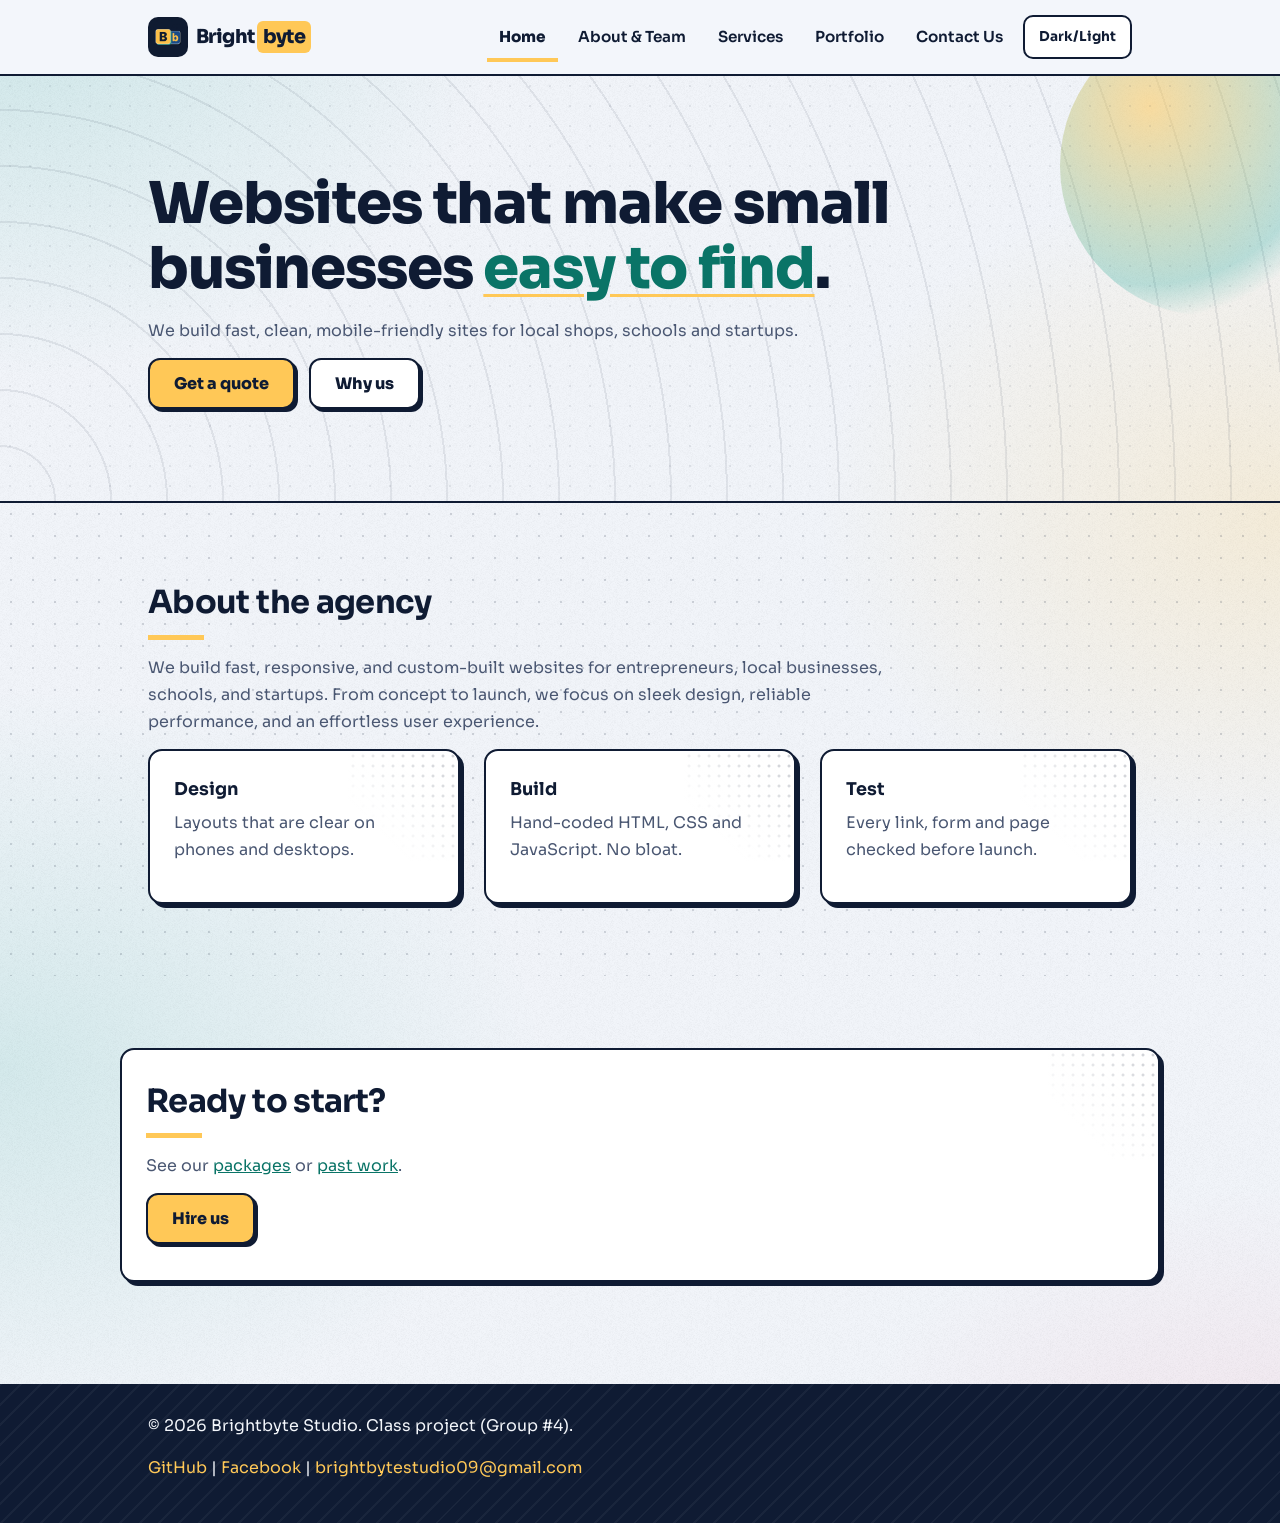
==== index.html @ 6b6ff631 "Add files via upload" ====
<!DOCTYPE html>
<html lang="en">

<head>
  <meta charset="UTF-8">
  <meta name="viewport" content="width=device-width, initial-scale=1">
  <title>Home | Brightbyte Studio</title>

  <!-- Google font -->
  <link rel="stylesheet" href="https://fonts.googleapis.com/css2?family=Sora:wght@400;700;800&display=swap">

  <!-- Our stylesheet -->
  <link rel="icon" href="imagess/logo.png">
  <script>document.documentElement.dataset.theme = localStorage.getItem('theme') || 'light';</script>
  <link rel="stylesheet" href="style.css">
</head>

<body id="top">

  <!-- ===== HEADER + NAVIGATION (same on every page) ===== -->
  <header>
    <nav>
      <a class="logo" href="index.html">
        <img class="logo-img" src="imagess/logo.png" alt="Brightbyte logo">
        Bright<span>byte</span>
      </a>

      <button id="menu" aria-label="Menu">Menu</button>

      <!-- "active" marks the current page. Move it when copying this nav to another page -->
      <a class="link active" href="index.html">Home</a>
      <a class="link" href="team.html">About &amp; Team</a>
      <a class="link" href="services.html">Services</a>
      <a class="link" href="portfolio.html">Portfolio</a>
      <a class="link" href="contact.html">Contact Us</a>

      <button id="theme" aria-label="Toggle dark mode">Dark/Light</button>
    </nav>
  </header>


  <main>

    <!-- ===== HERO: main banner ===== -->
    <section class="hero">
      <div class="wrap">
        <h1>Websites that make small businesses <em>easy to find</em>.</h1>

        <p>We build fast, clean, mobile-friendly sites for local shops, schools and startups.</p>

        <a class="btn" href="contact.html">Get a quote</a>
        <a class="btn alt" href="#about">Why us</a>   <!-- jumps down to the About section -->
      </div>
    </section>


    <!-- ===== ABOUT THE AGENCY ===== -->
    <section id="about">
      <div class="wrap">
        <h2>About the agency</h2>

      <p>We build fast, responsive, and custom-built websites for entrepreneurs, local businesses, schools, and startups. From concept to launch, we focus on sleek design, reliable performance, and an effortless user experience.</p>

        <div class="grid">
          <div class="card">
            <h3>Design</h3>
            <p>Layouts that are clear on phones and desktops.</p>
          </div>

          <div class="card">
            <h3>Build</h3>
            <p>Hand-coded HTML, CSS and JavaScript. No bloat.</p>
          </div>

          <div class="card">
            <h3>Test</h3>
            <p>Every link, form and page checked before launch.</p>
          </div>
        </div>
      </div>
    </section>


    <!-- ===== CALL TO ACTION ===== -->
    <section id="cta">
      <div class="wrap card">
        <h2>Ready to start?</h2>

        <p>See our <a href="services.html#packages">packages</a> or <a href="portfolio.html">past work</a>.</p>

        <a class="btn" href="contact.html">Hire us</a>
      </div>
    </section>

  </main>


  <!-- ===== FOOTER (same on every page) ===== -->
  <footer>
    <div class="wrap">
      <p style="color:inherit">&copy; 2026 Brightbyte Studio. Class project (Group #4).</p>

      <!-- target="_blank" opens the link in a new tab -->
      <p style="color:inherit">
         <a href="https://github.com/BrightByteStudios-Personal?tab=repositories" target="_blank" rel="noopener">GitHub</a>
       |
        <a href="https://www.facebook.com/share/1DMAE9hGEW/" target="_blank" rel="noopener">Facebook</a> |
        <a href="mailto:brightbytestudio09@gmail.com">brightbytestudio09@gmail.com</a> 
      </p>
    </div>
  </footer>

  <script src="script.js"></script>
</body>

</html>
---- style.css ----
/* ==========================================================
   BRIGHTBYTE STUDIO - MAIN STYLESHEET
   Written mobile-first: base styles are for phones, and the
   "Tablet and desktop" section at the bottom adds the wider layout.
   ========================================================== */


/* ----------------------------------------------------------
   COLORS AND THEME
   Change a color here and it updates on every page.
   ---------------------------------------------------------- */
:root {
  --bg: #f3f6fb;      /* page background */
  --card: #ffffff;    /* card and input background */
  --ink: #0f1b33;     /* main text and outlines */
  --muted: #4a5772;   /* softer paragraph text */
  --line: #0f1b33;    /* border color */
  --brand: #0e9f8e;   /* teal brand color */
  --link: #0a7467;    /* link text color */
  --pop: #ffc857;     /* yellow accent */
  --sh: #0f1b33;      /* offset shadow color */
  --r: 14px;          /* roundness of cards */
}

/* Dark mode: script.js sets data-theme="dark" on the page */
[data-theme=dark] {
  --bg: #0b1220;
  --card: #131d33;
  --ink: #eef2fa;
  --muted: #a3adc2;
  --line: #3a4a70;
  --link: #5ee0cf;
  --sh: #0e9f8e;
}


/* ----------------------------------------------------------
   RESET AND BASE STYLES
   ---------------------------------------------------------- */
* {
  box-sizing: border-box;   /* padding and border count inside the width */
  margin: 0;
  padding: 0;
}

html {
  scroll-behavior: smooth;          /* smooth jumps for anchor links */
  scroll-padding-top: 76px;         /* keeps headings clear of the sticky header */
  -webkit-text-size-adjust: 100%;   /* stops phones from resizing text */
}

body {
  font-family: 'Sora', system-ui, sans-serif;
  background: var(--bg);
  color: var(--ink);
  line-height: 1.7;
  overflow-x: hidden;               /* no sideways scrolling */
  padding-left: env(safe-area-inset-left);
  padding-right: env(safe-area-inset-right);
}

img {
  max-width: 100%;
}

a {
  color: var(--link);
}

/* Centers content and limits its width */
.wrap {
  max-width: 1040px;
  margin: 0 auto;
  padding: 0 18px;
}

section {
  padding: 44px 0;
}

h1 {
  font-size: clamp(2rem, 9vw, 3.6rem);   /* scales with screen width */
  line-height: 1.12;
  letter-spacing: -0.02em;               /* was -0.03em: slightly looser */
  font-weight: 800;
  margin-bottom: 16px;
}

h2 {
  font-size: clamp(1.4rem, 5vw, 2rem);
  letter-spacing: -0.02em;
  margin-bottom: 14px;
}

h3 {
  font-size: 1.1rem;
  margin-bottom: 4px;
}

p {
  max-width: 62ch;     /* keeps lines readable */
  margin-bottom: 14px;
  color: var(--muted);
}

code {
  background: var(--card);
  border: 1px solid var(--line);
  border-radius: 6px;
  padding: 0 5px;
}


/* ----------------------------------------------------------
   HEADER AND NAVIGATION (phone layout first)
   ---------------------------------------------------------- */
header {
  position: sticky;     /* stays at the top while scrolling */
  top: 0;
  z-index: 10;
  background: var(--bg);
  border-bottom: 2px solid var(--line);
}

nav {
  display: flex;
  align-items: center;
  flex-wrap: wrap;
  gap: 8px;
  max-width: 1040px;
  margin: auto;
  padding: 10px 18px;
}

/* Agency name (top left) */
.logo {
  font-weight: 800;
  font-size: 1.2rem;
  letter-spacing: -0.03em;
  color: var(--ink);
  text-decoration: none;
  margin-right: auto;
  order: 1;
  display: flex;
  align-items: center;
}

/* Logo picture next to the agency name */
.logo-img {
  width: 40px;
  height: 40px;
  border-radius: 10px;
  margin-right: 8px;   /* space between the picture and the name */
}

.logo span {
  background: var(--pop);
  color: #0f1b33;
  padding: 0 6px;
  border-radius: 6px;
  margin-left: 2px;
}

/* Menu button (phones) */
#menu {
  order: 2;
  display: block;
}

/* Dark/Light button: lives inside the menu on phones */
#theme {
  order: 5;          /* after the page links */
  display: none;     /* hidden until Menu is opened */
  width: 100%;
}

nav.open #theme {
  display: block;    /* shows when the menu is open */
}

#theme,
#menu {
  min-height: 44px;     /* easy to tap */
  background: var(--card);
  border: 2px solid var(--line);
  border-radius: 10px;
  padding: 0 14px;
  cursor: pointer;
  color: var(--ink);
  font: inherit;
  font-size: 0.85rem;
  font-weight: 700;
}

/* Smooth change when hovering or pressing */
#menu,
#theme,
nav a.link {
  transition: background 0.15s, transform 0.15s;
}

/* Page links: hidden on phones until Menu is tapped */
nav a.link {
  display: none;
  order: 4;
  width: 100%;
  min-height: 50px;
  align-items: center;
  color: var(--ink);
  text-decoration: none;
  font-weight: 600;
  border-top: 1px solid var(--line);
  padding: 0 6px;
}

/* script.js adds the "open" class when Menu is tapped */
nav.open a.link {
  display: flex;
}

/* The page you are currently on: bold with a thin yellow bar on the left */
nav a.link.active {
  color: var(--ink);
  font-weight: 800;
  box-shadow: inset 4px 0 0 var(--pop);
  padding-left: 16px;
}

/* Quick soft flash while a link or button is pressed (works on touch) */
nav a.link:active {
  background: rgba(255, 200, 87, 0.22);
}

#menu:active,
#theme:active {
  background: var(--pop);
  color: #0f1b33;
}

/* HOVER HIGHLIGHT
   Only on devices that really have a mouse. This stops the
   highlight from getting "stuck" after a tap on a phone. */
@media (hover: hover) {

  /* Menu and Dark/Light buttons turn yellow and lift slightly */
  #menu:hover,
  #theme:hover {
    background: var(--pop);
    color: #0f1b33;
    transform: translateY(-2px);
  }

  /* Page links get a soft yellow tint */
  nav a.link:hover {
    background: rgba(255, 200, 87, 0.22);
  }
}


/* ----------------------------------------------------------
   BUTTONS
   ---------------------------------------------------------- */
.btn {
  display: flex;
  align-items: center;
  justify-content: center;
  width: 100%;          /* full width on phones */
  min-height: 50px;
  background: var(--pop);
  color: #0f1b33;
  border: 2px solid var(--line);
  border-radius: 12px;
  padding: 10px 24px;
  margin: 0 0 12px;
  font: inherit;
  font-weight: 800;
  text-decoration: none;
  cursor: pointer;
  box-shadow: 3px 3px 0 var(--sh);
  transition: transform 0.15s, box-shadow 0.15s;
}

/* Hover: button lifts up (mouse devices only) */
@media (hover: hover) {
  .btn:hover {
    transform: translate(-2px, -2px);
    box-shadow: 5px 5px 0 var(--sh);
  }
}

/* Tap or click: button presses down */
.btn:active {
  transform: translate(3px, 3px);
  box-shadow: 0 0 0 var(--sh);
}

/* White version of the button */
.btn.alt {
  background: var(--card);
  color: var(--ink);
}


/* ----------------------------------------------------------
   HERO (home page banner)
   ---------------------------------------------------------- */
.hero {
  position: relative;
  overflow: hidden;
  padding: 56px 0 44px;
  border-bottom: 2px solid var(--line);
}

/* Dotted background pattern (kept faint so it is easy on the eyes) */
.hero::before {
  content: "";
  position: absolute;
  inset: 0;
  background-image: radial-gradient(var(--line) 1px, transparent 1.5px);
  background-size: 20px 20px;
  opacity: 0.08;
}

.hero .wrap {
  position: relative;   /* keeps the text above the dots */
}

/* The highlighted words in the main heading */
.hero h1 em {
  font-style: normal;
  color: var(--link);
  text-decoration: underline solid var(--pop);
  text-underline-offset: 6px;
  text-decoration-thickness: 3px;
}


/* ----------------------------------------------------------
   CARDS, GRID AND TEAM PHOTOS
   ---------------------------------------------------------- */

/* Responsive grid: cards fit side by side when there is room */
.grid {
  display: grid;
  grid-template-columns: repeat(auto-fit, minmax(min(100%, 240px), 1fr));
  gap: 18px;
}

.card {
  background: var(--card);
  border: 2px solid var(--line);
  border-radius: var(--r);
  padding: 20px;
  box-shadow: 4px 4px 0 var(--sh);
}

/* Job title under a team member's name */
.role {
  color: var(--link);
  font-weight: 800;
  font-size: 0.9rem;
  margin-bottom: 6px;
}

/* Team photo circle. If the photo is missing, the initials show instead */
.avatar {
  width: 84px;
  height: 84px;
  border-radius: 50%;
  margin-bottom: 12px;
  background: var(--brand);
  color: #fff;
  border: 2px solid var(--line);
  display: grid;
  place-items: center;
  font-weight: 800;
  overflow: hidden;
  position: relative;
}

.avatar::after {
  content: attr(data-i);   /* shows the data-i text from the HTML */
}

.avatar img {
  position: absolute;
  inset: 0;
  width: 100%;
  height: 100%;
  object-fit: cover;
  z-index: 1;              /* photo covers the initials */
}

/* Jump links (anchor buttons) at the top of a page */
.jump {
  display: flex;
  gap: 10px;
  flex-wrap: wrap;
  margin-bottom: 24px;
}

.jump a {
  display: inline-flex;
  align-items: center;
  min-height: 44px;
  border: 2px solid var(--line);
  border-radius: 999px;
  padding: 0 16px;
  background: var(--card);
  color: var(--ink);
  font-weight: 700;
  text-decoration: none;
}

.jump a:active {
  background: var(--pop);
  color: #0f1b33;
}

@media (hover: hover) {
  .jump a:hover {
    background: var(--pop);
    color: #0f1b33;
  }
}


/* ----------------------------------------------------------
   PRICING TABLE
   ---------------------------------------------------------- */

/* Lets the table scroll sideways on small screens */
.scroll {
  overflow-x: auto;
  border: 2px solid var(--line);
  border-radius: var(--r);
  box-shadow: 4px 4px 0 var(--sh);
}

table {
  width: 100%;
  min-width: 520px;
  border-collapse: collapse;
  background: var(--card);
}

th,
td {
  padding: 12px 14px;
  border-bottom: 1px solid var(--line);
  text-align: left;
  font-size: 0.92rem;
}

th {
  background: var(--ink);
  color: var(--bg);
}

/* Striped rows */
tbody tr:nth-child(even) td {
  background: rgba(14, 159, 142, 0.1);
}

caption {
  caption-side: bottom;
  text-align: left;
  padding: 10px 14px;
  color: var(--muted);
  font-size: 0.85rem;
}


/* ----------------------------------------------------------
   QUOTE FORM
   ---------------------------------------------------------- */
form {
  display: grid;
  gap: 18px;
  max-width: 620px;
}

label,
legend {
  display: block;
  font-weight: 700;
  margin-bottom: 6px;
}

fieldset {
  display: grid;
  gap: 8px;
  border: 2px solid var(--line);
  border-radius: var(--r);
  padding: 14px;
  background: var(--card);
}

/* Each checkbox or radio is a big tappable tile */
fieldset label {
  display: flex;
  align-items: center;
  gap: 10px;
  min-height: 48px;
  margin: 0;
  padding: 0 12px;
  font-weight: 500;
  border: 2px solid var(--line);
  border-radius: 10px;
  cursor: pointer;
}

/* Selected tile turns yellow */
fieldset label:has(input:checked) {
  background: var(--pop);
  color: #0f1b33;
}

input[type=checkbox],
input[type=radio] {
  width: 22px;
  height: 22px;
  accent-color: var(--ink);
}

/* Text boxes, dropdown and message box */
input[type=text],
input[type=email],
select,
textarea {
  width: 100%;
  min-height: 50px;
  padding: 12px;
  border: 2px solid var(--line);
  border-radius: 10px;
  font: inherit;
  font-size: 16px;          /* 16px stops phones from zooming in on tap */
  background: var(--card);
  color: var(--ink);
}

/* Visible outline when using keyboard or tapping a field */
input:focus,
select:focus,
textarea:focus,
.btn:focus-visible,
a:focus-visible,
button:focus-visible {
  outline: 3px solid var(--pop);
  outline-offset: 2px;
}

/* Red error text under a field */
.err {
  color: #c2255c;
  font-size: 0.9rem;
  font-weight: 600;
  min-height: 1.2em;
}

[data-theme=dark] .err {
  color: #ff8fb1;
}

/* Confirmation box shown after the form is sent */
#result {
  display: none;            /* script.js shows it */
  background: var(--card);
  border: 2px solid var(--brand);
  border-radius: var(--r);
  padding: 20px;
  margin-top: 20px;
  max-width: 620px;
  box-shadow: 4px 4px 0 var(--brand);
}


/* ----------------------------------------------------------
   FOOTER
   ---------------------------------------------------------- */
footer {
  background: var(--ink);
  color: var(--bg);
  padding: 28px 0;
  margin-top: 30px;
}

footer a {
  color: var(--pop);
}

/* Dark mode: the footer background is light, so use a darker teal */
[data-theme=dark] footer a {
  color: #0a7467;
}

footer p {
  word-break: break-word;
}


/* ----------------------------------------------------------
   TABLET AND DESKTOP (screens 760px wide and up)
   ---------------------------------------------------------- */
@media (min-width: 760px) {

  .wrap {
    padding: 0 28px;
  }

  section {
    padding: 72px 0;
  }

  .hero {
    padding: 96px 0 80px;
  }

  /* Menu button disappears, links show in the nav bar */
  #menu {
    display: none;
  }

  nav {
    padding: 12px 28px;
  }

  nav a.link {
    display: inline-flex;
    order: 2;
    width: auto;
    border: 0;
    padding: 0 12px;
    font-size: 0.95rem;
  }

  /* Desktop links keep the yellow underline instead of a tint or side bar */
  nav a.link:hover,
  nav a.link.active {
    background: transparent;
    box-shadow: inset 0 -4px 0 var(--pop);   /* yellow underline */
    color: var(--ink);
    padding-left: 12px;
  }

  /* Dark/Light goes back to the nav bar on bigger screens */
  #theme {
    display: block;
    order: 3;
    width: auto;
  }

  /* Buttons shrink to fit their text */
  .btn {
    display: inline-flex;
    width: auto;
    margin-right: 10px;
  }

  .grid {
    gap: 24px;
  }

  .card {
    padding: 24px;
  }

  /* Form options sit side by side */
  fieldset {
    display: flex;
    flex-wrap: wrap;
  }

  .avatar {
    width: 96px;
    height: 96px;
  }
}


/* Respect users who turn off animations on their device */
@media (prefers-reduced-motion: reduce) {
  * {
    transition: none !important;
    scroll-behavior: auto !important;
  }
}

/* ----------------------------------------------------------
   PORTFOLIO: CLICKABLE PROJECT CARDS
   The whole card is one link. Effects: hover lift, cursor glow,
   image sheen, press-down while held (script.js adds .pressed).
   ---------------------------------------------------------- */
:root {
  --ease: cubic-bezier(0.2, 0.7, 0.3, 1);   /* smooth, natural motion */
}

.projects {
  display: grid;
  grid-template-columns: repeat(auto-fit, minmax(min(100%, 280px), 1fr));
  gap: 20px;
  margin-top: 18px;
}

.project {
  position: relative;
  display: flex;
  flex-direction: column;
  background: var(--card);
  border: 2px solid var(--line);
  border-radius: var(--r);
  box-shadow: 4px 4px 0 var(--sh);
  overflow: hidden;
  color: var(--ink);
  text-decoration: none;
  -webkit-tap-highlight-color: transparent;   /* removes the default grey tap flash */
  -webkit-user-select: none;
  user-select: none;
  transition: transform 0.25s var(--ease), box-shadow 0.25s var(--ease);
  animation: rise 0.6s var(--ease) backwards;  /* fade up on page load */
}

/* Cards appear one after another */
.projects .project:nth-child(2) { animation-delay: 0.08s; }
.projects .project:nth-child(3) { animation-delay: 0.16s; }
.projects .project:nth-child(4) { animation-delay: 0.24s; }
.projects .project:nth-child(5) { animation-delay: 0.32s; }
.projects .project:nth-child(6) { animation-delay: 0.40s; }

/* Soft yellow glow that follows the cursor or finger */
.project::before {
  content: "";
  position: absolute;
  inset: 0;
  z-index: 2;
  pointer-events: none;
  background: radial-gradient(
    220px circle at var(--mx, 50%) var(--my, 30%),
    rgba(255, 200, 87, 0.28),
    transparent 70%
  );
  opacity: 0;
  transition: opacity 0.3s;
}

/* Picture area. If the image is missing, the colored label shows */
.thumb {
  position: relative;
  aspect-ratio: 16 / 10;
  display: grid;
  place-items: center;
  overflow: hidden;
  background: linear-gradient(135deg, var(--brand), #0a7467);
  border-bottom: 2px solid var(--line);
}

.thumb::after {
  content: attr(data-label);   /* shows the data-label text from the HTML */
  padding: 0 16px;
  color: #fff;
  font-weight: 800;
  font-size: 1.2rem;
  text-align: center;
}

.thumb img {
  position: absolute;
  inset: 0;
  width: 100%;
  height: 100%;
  object-fit: cover;
  z-index: 1;                  /* photo covers the label */
  transition: transform 0.5s var(--ease);
  -webkit-user-drag: none;
}

/* Light streak that sweeps across the picture */
.thumb::before {
  content: "";
  position: absolute;
  top: 0;
  bottom: 0;
  left: -60%;
  width: 40%;
  z-index: 2;
  pointer-events: none;
  background: linear-gradient(100deg, transparent, rgba(255, 255, 255, 0.45), transparent);
  opacity: 0;
  transform: skewX(-20deg);
}

/* Colors that match each example site's brand */
.thumb.cafe   { background: linear-gradient(135deg, #4a2c1a, #b8661f); }
.thumb.school { background: linear-gradient(135deg, #2b7de9, #4a9bf5); }
.thumb.gym    { background: linear-gradient(135deg, #0d0d0d, #3b5d12); }

.project-body {
  display: flex;
  flex-direction: column;
  flex: 1;
  padding: 18px 20px 20px;
}

.project-body p {
  margin-bottom: 12px;
}

/* Small labels under the description */
.tags {
  display: flex;
  flex-wrap: wrap;
  gap: 6px;
  list-style: none;
  margin-bottom: 14px;
}

.tags li {
  border: 1.5px solid var(--line);
  border-radius: 999px;
  padding: 0 10px;
  font-size: 0.78rem;
  font-weight: 700;
  color: var(--muted);
  transition: background 0.25s, color 0.25s;
}

/* "View demo" text with an arrow, pushed to the bottom of the card */
.project-cta {
  margin-top: auto;
  font-weight: 800;
  color: var(--link);
}

.project-cta::after {
  content: " \2192";
  display: inline-block;
  transition: transform 0.25s var(--ease);
}

/* HOVER (mouse devices only, so it never gets stuck after a tap) */
@media (hover: hover) {
  .project:hover {
    transform: translate(-3px, -4px);
    box-shadow: 7px 8px 0 var(--brand);
  }

  .project:hover::before {
    opacity: 1;
  }

  .project:hover .thumb img {
    transform: scale(1.06);
  }

  .project:hover .thumb::before {
    animation: sheen 0.8s ease-out;
  }

  .project:hover .tags li {
    background: var(--pop);
    border-color: var(--line);
    color: #0f1b33;
  }

  .project:hover .project-cta::after {
    transform: translateX(5px);
  }
}

/* PRESSED / HELD (mouse, touch and keyboard) */
.project.pressed,
.project:active {
  transform: translate(3px, 3px) scale(0.985);
  box-shadow: 0 0 0 var(--sh);
}

.project.pressed::before,
.project:focus-visible::before {
  opacity: 1;
}

.project.pressed .thumb img {
  transform: scale(1.08);
}

.project.pressed .thumb::before {
  animation: sheen 0.8s ease-out;
}

.project.pressed .tags li {
  background: var(--pop);
  color: #0f1b33;
}

.project:focus-visible {
  outline: 3px solid var(--pop);
  outline-offset: 3px;
}

@keyframes rise {
  from { opacity: 0; transform: translateY(18px); }
  to   { opacity: 1; transform: none; }
}

@keyframes sheen {
  from { opacity: 1; transform: translateX(0) skewX(-20deg); }
  to   { opacity: 1; transform: translateX(520%) skewX(-20deg); }
}

@media (min-width: 760px) {
  .projects {
    gap: 24px;
  }
}

/* Turn the card effects off for people who prefer less motion */
@media (prefers-reduced-motion: reduce) {
  .project {
    animation: none;
  }

  .project .thumb::before {
    display: none;
  }

  .project:hover,
  .project.pressed,
  .project:active {
    transform: none;
  }

  .project:hover .thumb img,
  .project.pressed .thumb img {
    transform: none;
  }
}
  

/* Picture area. If the image is missing, the colored label shows */
.thumb {
  position: relative;
  aspect-ratio: 16 / 10;
  display: grid;
  place-items: center;
  overflow: hidden;
  background: linear-gradient(135deg, var(--brand), #0a7467);
  border-bottom: 2px solid var(--line);
}

.thumb::after {
  content: attr(data-label);   /* shows the data-label text from the HTML */
  padding: 0 16px;
  color: #fff;
  font-weight: 800;
  font-size: 1.2rem;
  text-align: center;
}

.thumb img {
  position: absolute;
  inset: 0;
  width: 100%;
  height: 100%;
  object-fit: cover;
  z-index: 1;                 
  
   /* photo covers the label */
   
  transition: transform 0.4s;
}

/* Colors that match each example site's brand */
.thumb.cafe   { background: linear-gradient(135deg, #4a2c1a, #b8661f); }
.thumb.school { background: linear-gradient(135deg, #2b7de9, #4a9bf5); }
.thumb.gym    { background: linear-gradient(135deg, #0d0d0d, #3b5d12); }

.project-body {
  display: flex;
  flex-direction: column;
  flex: 1;
  padding: 18px 20px 20px;
}

.project-body p {
  margin-bottom: 12px;
}

/* Small labels under the description */
.tags {
  display: flex;
  flex-wrap: wrap;
  gap: 6px;
  list-style: none;
  margin-bottom: 14px;
}

.tags li {
  border: 1.5px solid var(--line);
  border-radius: 999px;
  padding: 0 10px;
  font-size: 0.78rem;
  font-weight: 700;
  color: var(--muted);
}

/* "View demo" text with an arrow, pushed to the bottom of the card */
.project-cta {
  margin-top: auto;
  font-weight: 800;
  color: var(--link);
}

.project-cta::after {
  content: " \2192";
  display: inline-block;
  transition: transform 0.15s;
}

.project:focus-visible {
  outline: 3px solid var(--pop);
  outline-offset: 3px;
}

@media (min-width: 760px) {
  .projects {
    gap: 24px;
  }
}


/* ----------------------------------------------------------
   SITE-WIDE ANIMATIONS
   Scroll reveals, page-load intro, hover effects and form motion.
   Everything is switched off for people who prefer reduced motion.
   ---------------------------------------------------------- */
:root {
  --ease: cubic-bezier(0.2, 0.7, 0.3, 1);   /* smooth, natural motion */
}

/* ----- Page-load intro: the top section fades up one piece at a time ----- */
main > section:first-of-type .wrap > :is(h1, p, .jump, .btn) {
  animation: fadeUp 0.7s var(--ease) backwards;
}

main > section:first-of-type .wrap > :nth-child(2) { animation-delay: 0.08s; }
main > section:first-of-type .wrap > :nth-child(3) { animation-delay: 0.16s; }
main > section:first-of-type .wrap > :nth-child(4) { animation-delay: 0.24s; }
main > section:first-of-type .wrap > :nth-child(5) { animation-delay: 0.32s; }
main > section:first-of-type .wrap > :nth-child(6) { animation-delay: 0.40s; }

/* The yellow underline in the home headline fades in after the text */
.hero h1 em {
  animation: underlineIn 1s 0.6s var(--ease) backwards;
}

@keyframes fadeUp {
  from { opacity: 0; transform: translateY(18px); }
}

@keyframes underlineIn {
  from { text-decoration-color: transparent; }
}


/* ----- Cards: smooth lift on hover ----- */
.card {
  transition: transform 0.25s var(--ease), box-shadow 0.25s var(--ease);
}

.avatar {
  transition: transform 0.3s var(--ease);
}

.logo-img {
  transition: transform 0.3s var(--ease);
}


/* ----- Scroll reveal: script.js adds .reveal, then .in when visible ----- */
.reveal {
  opacity: 0;
  transform: translateY(26px);
  transition: opacity 0.6s var(--ease), transform 0.6s var(--ease);
}

.reveal.in {
  opacity: 1;
  transform: none;
}


/* ----- Header: shadow after scrolling + reading progress bar ----- */
header {
  transition: box-shadow 0.25s;
}

header.scrolled {
  box-shadow: 0 8px 20px rgba(15, 27, 51, 0.12);
}

[data-theme=dark] header.scrolled {
  box-shadow: 0 8px 20px rgba(0, 0, 0, 0.45);
}

.progress {
  position: fixed;
  top: 0;
  left: 0;
  right: 0;
  height: 4px;
  background: var(--pop);
  transform-origin: 0 50%;
  transform: scaleX(0);
  z-index: 20;
  pointer-events: none;
}

/* Desktop nav underline slides in smoothly */
nav a.link {
  transition: background 0.15s, transform 0.15s, box-shadow 0.25s, color 0.2s;
}


/* ----- Mobile menu: links slide in one by one ----- */
@media (max-width: 759px) {
  nav.open a.link,
  nav.open #theme {
    animation: menuIn 0.35s var(--ease) backwards;
  }

  nav.open a.link:nth-of-type(2) { animation-delay: 0.03s; }
  nav.open a.link:nth-of-type(3) { animation-delay: 0.07s; }
  nav.open a.link:nth-of-type(4) { animation-delay: 0.11s; }
  nav.open a.link:nth-of-type(5) { animation-delay: 0.15s; }
  nav.open a.link:nth-of-type(6) { animation-delay: 0.19s; }
  nav.open #theme { animation-delay: 0.23s; }
}

@keyframes menuIn {
  from { opacity: 0; transform: translateY(-8px); }
}


/* ----- Pricing table rows ----- */
td {
  transition: background 0.2s;
}

.jump a {
  transition: background 0.15s, transform 0.15s;
}


/* ----- Form motion ----- */
input[type=text],
input[type=email],
select,
textarea {
  transition: border-color 0.2s, box-shadow 0.2s, transform 0.2s;
}

/* Focused field lifts with a teal shadow */
input[type=text]:focus,
input[type=email]:focus,
select:focus,
textarea:focus {
  border-color: var(--brand);
  box-shadow: 3px 3px 0 var(--brand);
  transform: translate(-1px, -1px);
}

fieldset label {
  transition: background 0.15s, transform 0.15s;
}

/* A tile pops when you select it */
fieldset label:has(input:checked) {
  animation: pop 0.3s var(--ease);
}

/* Error text slides in */
.err:not(:empty) {
  animation: errIn 0.25s var(--ease);
}

/* Confirmation box pops in after sending */
#result {
  animation: popIn 0.45s var(--ease);
}

@keyframes pop {
  50% { transform: scale(1.04); }
}

@keyframes errIn {
  from { opacity: 0; transform: translateY(-4px); }
}

@keyframes popIn {
  from { opacity: 0; transform: translateY(10px) scale(0.97); }
}


/* ----- Hover effects (mouse devices only, so nothing sticks after a tap) ----- */
@media (hover: hover) {
  .card:not(.wrap):hover {
    transform: translate(-3px, -4px);
    box-shadow: 7px 8px 0 var(--brand);
  }

  .card:hover .avatar {
    transform: scale(1.08) rotate(-4deg);
  }

  .logo:hover .logo-img {
    transform: rotate(-8deg) scale(1.08);
  }

  .jump a:hover {
    transform: translateY(-2px);
  }

  tbody tr:hover td {
    background: rgba(255, 200, 87, 0.28);
  }

  fieldset label:hover {
    transform: translateY(-2px);
  }
}


/* ----- Turn the motion off for people who prefer less of it ----- */
@media (prefers-reduced-motion: reduce) {
  main > section:first-of-type .wrap > *,
  .hero h1 em,
  nav.open a.link,
  nav.open #theme,
  fieldset label:has(input:checked),
  .err,
  #result {
    animation: none !important;
  }

  .card:hover,
  .card:hover .avatar,
  .logo:hover .logo-img,
  .jump a:hover,
  fieldset label:hover,
  input:focus,
  select:focus,
  textarea:focus {
    transform: none !important;
  }
}

/* ----------------------------------------------------------
   SITE-WIDE ANIMATIONS
   Scroll reveals, page-load intro, hover effects and form motion.
   Everything is switched off for people who prefer reduced motion.
   ---------------------------------------------------------- */
:root {
  --ease: cubic-bezier(0.2, 0.7, 0.3, 1);   /* smooth, natural motion */
}

/* ----- Page-load intro: the top section fades up one piece at a time ----- */
main > section:first-of-type .wrap > :is(h1, p, .jump, .btn) {
  animation: fadeUp 0.7s var(--ease) backwards;
}

main > section:first-of-type .wrap > :nth-child(2) { animation-delay: 0.08s; }
main > section:first-of-type .wrap > :nth-child(3) { animation-delay: 0.16s; }
main > section:first-of-type .wrap > :nth-child(4) { animation-delay: 0.24s; }
main > section:first-of-type .wrap > :nth-child(5) { animation-delay: 0.32s; }
main > section:first-of-type .wrap > :nth-child(6) { animation-delay: 0.40s; }

/* The yellow underline in the home headline fades in after the text */
.hero h1 em {
  animation: underlineIn 1s 0.6s var(--ease) backwards;
}

@keyframes fadeUp {
  from { opacity: 0; transform: translateY(18px); }
}

@keyframes underlineIn {
  from { text-decoration-color: transparent; }
}


/* ----- Cards: smooth lift on hover ----- */
.card {
  transition: transform 0.25s var(--ease), box-shadow 0.25s var(--ease);
}

.avatar {
  transition: transform 0.3s var(--ease);
}

.logo-img {
  transition: transform 0.3s var(--ease);
}


/* ----- Scroll reveal: script.js adds .reveal, then .in when visible ----- */
.reveal {
  opacity: 0;
  transform: translateY(26px);
  transition: opacity 0.6s var(--ease), transform 0.6s var(--ease);
}

.reveal.in {
  opacity: 1;
  transform: none;
}


/* ----- Header: shadow after scrolling + reading progress bar ----- */
header {
  transition: box-shadow 0.25s;
}

header.scrolled {
  box-shadow: 0 8px 20px rgba(15, 27, 51, 0.12);
}

[data-theme=dark] header.scrolled {
  box-shadow: 0 8px 20px rgba(0, 0, 0, 0.45);
}

.progress {
  position: fixed;
  top: 0;
  left: 0;
  right: 0;
  height: 4px;
  background: var(--pop);
  transform-origin: 0 50%;
  transform: scaleX(0);
  z-index: 20;
  pointer-events: none;
}

/* Desktop nav underline slides in smoothly */
nav a.link {
  transition: background 0.15s, transform 0.15s, box-shadow 0.25s, color 0.2s;
}


/* ----- Mobile menu: links slide in one by one ----- */
@media (max-width: 759px) {
  nav.open a.link,
  nav.open #theme {
    animation: menuIn 0.35s var(--ease) backwards;
  }

  nav.open a.link:nth-of-type(2) { animation-delay: 0.03s; }
  nav.open a.link:nth-of-type(3) { animation-delay: 0.07s; }
  nav.open a.link:nth-of-type(4) { animation-delay: 0.11s; }
  nav.open a.link:nth-of-type(5) { animation-delay: 0.15s; }
  nav.open a.link:nth-of-type(6) { animation-delay: 0.19s; }
  nav.open #theme { animation-delay: 0.23s; }
}

@keyframes menuIn {
  from { opacity: 0; transform: translateY(-8px); }
}


/* ----- Pricing table rows ----- */
td {
  transition: background 0.2s;
}

.jump a {
  transition: background 0.15s, transform 0.15s;
}


/* ----- Form motion ----- */
input[type=text],
input[type=email],
select,
textarea {
  transition: border-color 0.2s, box-shadow 0.2s, transform 0.2s;
}

/* Focused field lifts with a teal shadow */
input[type=text]:focus,
input[type=email]:focus,
select:focus,
textarea:focus {
  border-color: var(--brand);
  box-shadow: 3px 3px 0 var(--brand);
  transform: translate(-1px, -1px);
}

fieldset label {
  transition: background 0.15s, transform 0.15s;
}

/* A tile pops when you select it */
fieldset label:has(input:checked) {
  animation: pop 0.3s var(--ease);
}

/* Error text slides in */
.err:not(:empty) {
  animation: errIn 0.25s var(--ease);
}

/* Confirmation box pops in after sending */
#result {
  animation: popIn 0.45s var(--ease);
}

@keyframes pop {
  50% { transform: scale(1.04); }
}

@keyframes errIn {
  from { opacity: 0; transform: translateY(-4px); }
}

@keyframes popIn {
  from { opacity: 0; transform: translateY(10px) scale(0.97); }
}


/* ----- Hover effects (mouse devices only, so nothing sticks after a tap) ----- */
@media (hover: hover) {
  .card:not(.wrap):hover {
    transform: translate(-3px, -4px);
    box-shadow: 7px 8px 0 var(--brand);
  }

  .card:hover .avatar {
    transform: scale(1.08) rotate(-4deg);
  }

  .logo:hover .logo-img {
    transform: rotate(-8deg) scale(1.08);
  }

  .jump a:hover {
    transform: translateY(-2px);
  }

  tbody tr:hover td {
    background: rgba(255, 200, 87, 0.28);
  }

  fieldset label:hover {
    transform: translateY(-2px);
  }
}


/* ----- Turn the motion off for people who prefer less of it ----- */
@media (prefers-reduced-motion: reduce) {
  main > section:first-of-type .wrap > *,
  .hero h1 em,
  nav.open a.link,
  nav.open #theme,
  fieldset label:has(input:checked),
  .err,
  #result {
    animation: none !important;
  }

  .card:hover,
  .card:hover .avatar,
  .logo:hover .logo-img,
  .jump a:hover,
  fieldset label:hover,
  input:focus,
  select:focus,
  textarea:focus {
    transform: none !important;
  }
}

/* ----------------------------------------------------------
   MORE ANIMATIONS (part 2)
   Page fade, card glow, button effects, heading underline,
   table rows, hero motion, back-to-top and theme fade.
   ---------------------------------------------------------- */

/* ----- Page fade between pages ----- */
body {
  animation: pageIn 0.4s ease-out;
}

body.leaving {
  opacity: 0;
  transition: opacity 0.22s ease;
}

@keyframes pageIn {
  from { opacity: 0; }
}


/* ----- Card glow that follows the cursor or finger ----- */
.card {
  position: relative;
}

.card::before {
  content: "";
  position: absolute;
  inset: 0;
  border-radius: inherit;
  pointer-events: none;
  background: radial-gradient(
    200px circle at var(--mx, 50%) var(--my, 30%),
    rgba(255, 200, 87, 0.22),
    transparent 70%
  );
  opacity: 0;
  transition: opacity 0.3s;
}

.card.pressed::before {
  opacity: 1;
}

/* Held down: card presses in (beats the hover lift) */
main .card.pressed:not(.wrap) {
  transform: translate(3px, 3px) scale(0.99);
  box-shadow: 0 0 0 var(--sh);
}

@media (hover: hover) {
  .card:not(.wrap):hover::before {
    opacity: 1;
  }
}


/* ----- Buttons: shine sweep, ripple, spinner ----- */
.btn {
  position: relative;
  overflow: hidden;   /* keeps the shine and ripple inside the button */
}

.btn::after {
  content: "";
  position: absolute;
  top: 0;
  bottom: 0;
  left: -70%;
  width: 40%;
  background: linear-gradient(100deg, transparent, rgba(255, 255, 255, 0.55), transparent);
  transform: skewX(-20deg);
  pointer-events: none;
}

@media (hover: hover) {
  .btn:hover::after {
    animation: shine 0.7s ease-out;
  }
}

@keyframes shine {
  to { left: 130%; }
}

/* Ripple circle created by script.js where you tap */
.ripple {
  position: absolute;
  border-radius: 50%;
  background: rgba(255, 255, 255, 0.55);
  transform: scale(0);
  animation: ripple 0.6s ease-out forwards;
  pointer-events: none;
}

@keyframes ripple {
  to { transform: scale(1); opacity: 0; }
}

/* Spinner while the form is sending */
.btn:disabled {
  cursor: wait;
  opacity: 0.85;
}

.btn:disabled::before {
  content: "";
  width: 16px;
  height: 16px;
  margin-right: 10px;
  border: 3px solid currentColor;
  border-right-color: transparent;
  border-radius: 50%;
  animation: spin 0.7s linear infinite;
}

@keyframes spin {
  to { transform: rotate(360deg); }
}

/* "Hire us" gives a small nudge every few seconds (uses "translate",
   so it never fights the hover lift) */
#cta .btn:not(.alt) {
  animation: nudge 4s 2.5s infinite;
}

#cta .btn:not(.alt):hover {
  animation-play-state: paused;
}

@keyframes nudge {
  0%, 86%, 100% { translate: 0 0; }
  90%           { translate: 0 -6px; }
  94%           { translate: 0 0; }
  97%           { translate: 0 -3px; }
}


/* ----- Home hero: drifting dots and a floating orb ----- */
.hero {
  isolation: isolate;
}

.hero::before {
  animation: dots 30s linear infinite;
}

.hero::after {
  content: "";
  position: absolute;
  right: -80px;
  top: -60px;
  width: 300px;
  height: 300px;
  border-radius: 50%;
  background: radial-gradient(circle at 30% 30%, rgba(255, 200, 87, 0.55), rgba(14, 159, 142, 0.25) 60%, transparent 72%);
  z-index: -1;
  pointer-events: none;
  animation: floaty 9s ease-in-out infinite;
}

@keyframes dots {
  to { background-position: 20px 20px; }
}

@keyframes floaty {
  50% { transform: translate(-24px, 22px) scale(1.06); }
}


/* ----- Headings: yellow underline draws in ----- */
main h2 {
  padding-bottom: 10px;
  background: linear-gradient(var(--pop), var(--pop)) no-repeat 0 100% / 56px 5px;
  transition: background-size 0.6s var(--ease) 0.15s;
}

main h2.bar-pre {
  background-size: 0 5px;
}

main h2.bar-pre.bar-in {
  background-size: 56px 5px;
}


/* ----- Pricing table: rows slide in one by one ----- */
.rows-pre tbody tr {
  opacity: 0;
  transform: translateY(12px);
}

.rows-pre.rows-in tbody tr {
  opacity: 1;
  transform: none;
  transition:
    opacity 0.5s var(--ease) calc(var(--i, 0) * 70ms),
    transform 0.5s var(--ease) calc(var(--i, 0) * 70ms);
}


/* ----- Back-to-top button ----- */
.to-top {
  position: fixed;
  right: calc(16px + env(safe-area-inset-right));
  bottom: calc(16px + env(safe-area-inset-bottom));
  z-index: 15;
  width: 48px;
  height: 48px;
  background: var(--pop);
  color: #0f1b33;
  border: 2px solid var(--line);
  border-radius: 14px;
  box-shadow: 3px 3px 0 var(--sh);
  font: inherit;
  font-size: 1.3rem;
  font-weight: 800;
  cursor: pointer;
  opacity: 0;
  transform: translateY(16px) scale(0.9);
  pointer-events: none;
  transition: opacity 0.25s, transform 0.25s var(--ease), box-shadow 0.15s;
}

.to-top.show {
  opacity: 1;
  transform: none;
  pointer-events: auto;
}

@media (hover: hover) {
  .to-top.show:hover {
    transform: translate(-2px, -3px);
    box-shadow: 5px 6px 0 var(--sh);
  }
}

.to-top.show:active {
  transform: translate(3px, 3px);
  box-shadow: 0 0 0 var(--sh);
}


/* ----- Footer links: underline slides in ----- */
footer a {
  text-decoration: none;
  padding-bottom: 2px;
  background: linear-gradient(currentColor, currentColor) no-repeat 0 100% / 0 2px;
  transition: background-size 0.3s var(--ease);
}

footer a:hover,
footer a:focus-visible {
  background-size: 100% 2px;
}


/* ----- Smooth cross-fade when switching dark / light ----- */
html.theme-fade,
html.theme-fade *,
html.theme-fade *::before,
html.theme-fade *::after {
  transition: background-color 0.4s ease, color 0.4s ease, border-color 0.4s ease, box-shadow 0.4s ease !important;
}


/* ----- Turn the extra motion off for people who prefer less of it ----- */
@media (prefers-reduced-motion: reduce) {
  body,
  .hero::before,
  .hero::after,
  .btn,
  .btn:disabled::before {
    animation: none !important;
  }

  .btn::after,
  .ripple {
    display: none;
  }
}

/* ===== Cursor glow removed ===== */
.project::before,
.project::after,
.card::before {
  display: none !important;
  content: none !important;
}

/* ===== Cursor glow removed ===== */
.project::before,
.project::after,
.card::before {
  display: none !important;
  content: none !important;
}


/* ===== Team cards: photo + name side by side, buttons pinned to the bottom ===== */
.team-card {
  display: flex;
  flex-direction: column;
  gap: 14px;
  padding: 22px;
}

/* A lone card (the project manager) keeps a normal card width */
.team-card:only-child {
  max-width: 420px;
}

/* Photo on the left, name and job title on the right */
.team-card .who {
  display: flex;
  align-items: center;
  gap: 14px;
}

.team-card .avatar {
  flex: none;
  width: 72px;
  height: 72px;
  margin: 0;
  border: 3px solid var(--brand);
}

.team-card .who-text {
  min-width: 0;
}

.team-card h3 {
  margin: 0 0 4px;
  line-height: 1.25;
}

.team-card .role {
  margin: 0;
}

.team-card .bio {
  margin: 0;
  font-size: 0.95rem;
  line-height: 1.6;
}

/* Email / Facebook buttons always sit at the bottom, lined up across cards */
.team-card .links {
  display: flex;
  flex-wrap: wrap;
  gap: 10px;
  margin: auto 0 0;
  padding-top: 4px;
}

.team-card .links a {
  display: inline-flex;
  align-items: center;
  min-height: 38px;
  padding: 0 16px;
  border: 2px solid var(--line);
  border-radius: 999px;
  color: var(--ink);
  font-size: 0.85rem;
  font-weight: 800;
  text-decoration: none;
  background-image: none;
  transition: background 0.2s, border-color 0.2s, color 0.2s;
}

.team-card .links a:hover,
.team-card .links a:focus-visible {
  background: var(--pop);
  border-color: var(--pop);
  color: #0f1b33;
}

/* ===== More animation (team page) ===== */

/* Cards slide up one after another as they scroll into view.
   script.js adds .fx (hidden) and then .fx-in (play). */
.team-card.fx {
  opacity: 0;
}

.team-card.fx-in {
  opacity: 1;
  animation: cardIn 0.6s var(--ease) backwards;
  animation-delay: calc(var(--i, 0) * 90ms);
}

@keyframes cardIn {
  from { opacity: 0; transform: translateY(28px) scale(0.97); }
}

/* The three jump buttons at the top pop in one by one when the page opens */
.jump a {
  animation: rise 0.5s var(--ease) backwards;
}

.jump a:nth-child(1) { animation-delay: 0.10s; }
.jump a:nth-child(2) { animation-delay: 0.18s; }
.jump a:nth-child(3) { animation-delay: 0.26s; }

/* Photo and buttons react when you hover a card */
.team-card .avatar {
  transition: transform 0.3s var(--ease), box-shadow 0.3s;
}

.team-card .avatar img {
  transition: transform 0.5s var(--ease);
}

.team-card .links a {
  transition: background 0.2s, border-color 0.2s, color 0.2s, transform 0.2s var(--ease);
}

@media (hover: hover) {
  .team-card:hover .avatar {
    animation: ringPulse 1.4s ease-out infinite;
  }

  .team-card:hover .avatar img {
    transform: scale(1.12);
  }

  .team-card .links a:hover {
    transform: translateY(-3px);
  }
}

/* A soft yellow ring that ripples outward from the photo */
@keyframes ringPulse {
  from { box-shadow: 0 0 0 0 rgba(255, 200, 87, 0.6); }
  to   { box-shadow: 0 0 0 14px rgba(255, 200, 87, 0); }
}

@media (prefers-reduced-motion: reduce) {
  .team-card.fx-in,
  .team-card:hover .avatar,
  .jump a {
    animation: none !important;
  }
}

/* ===== No white flash between pages ===== */
html {
  background: var(--bg);
}
/* ===== Team cards: details stay hidden until "Show details" is tapped ===== */

/* Only the card you open grows; the others in the row stay the same size */
.grid:has(> .team-card) {
  align-items: start;
}

.team-card {
  interpolate-size: allow-keywords;   /* lets the details slide open smoothly */
}

.team-card .more summary {
  display: inline-flex;
  align-items: center;
  gap: 8px;
  min-height: 32px;
  color: var(--link);
  font-size: 0.92rem;
  font-weight: 800;
  list-style: none;
  cursor: pointer;
  user-select: none;
}

.team-card .more summary::-webkit-details-marker {
  display: none;
}

/* Little arrow that flips when opened */
.team-card .more summary::after {
  content: "";
  width: 8px;
  height: 8px;
  border-right: 2.5px solid currentColor;
  border-bottom: 2.5px solid currentColor;
  transform: rotate(45deg) translateY(-2px);
  transition: transform 0.25s var(--ease);
}

.team-card .more[open] summary::after {
  transform: rotate(-135deg) translateY(-2px);
}

.team-card .more summary:focus-visible {
  outline: 3px solid var(--pop);
  outline-offset: 3px;
  border-radius: 6px;
}

@media (hover: hover) {
  .team-card .more summary:hover {
    text-decoration: underline;
    text-underline-offset: 4px;
  }
}

/* The button text switches between Show and Hide */
.team-card .more .s-hide {
  display: none;
}

.team-card .more[open] .s-show {
  display: none;
}

.team-card .more[open] .s-hide {
  display: inline;
}

.team-card .more .bio {
  padding-top: 8px;
}

/* Smooth open and close (browsers that don't support it just open instantly) */
.team-card .more::details-content {
  block-size: 0;
  overflow: hidden;
  transition: block-size 0.35s var(--ease), content-visibility 0.35s allow-discrete;
}

.team-card .more[open]::details-content {
  block-size: auto;
}

/* Keeps closed cards the same height even when a name wraps onto two lines */
@media (min-width: 760px) {
  .team-card .who {
    min-height: 96px;
  }
}

@media (min-width: 760px) and (max-width: 1100px) {
  .team-card .who {
    min-height: 120px;
  }
}

/* ==========================================================
   TEXTURE
   Fine grain over the whole site, a dot grid on every second
   section, halftone corners on cards and stripes in the footer.
   Everything here is only decoration and never blocks clicks.
   ========================================================== */

/* ----- Fine paper grain over the whole page ----- */
body::before {
  content: "";
  position: fixed;
  inset: 0;
  z-index: 50;
  pointer-events: none;
  opacity: 0.06;
  background-image: url("data:image/svg+xml,%3Csvg xmlns='http://www.w3.org/2000/svg' width='180' height='180'%3E%3Cfilter id='n'%3E%3CfeTurbulence type='fractalNoise' baseFrequency='.85' numOctaves='3' stitchTiles='stitch'/%3E%3CfeColorMatrix type='saturate' values='0'/%3E%3C/filter%3E%3Crect width='100%25' height='100%25' filter='url(%23n)'/%3E%3C/svg%3E");
}

[data-theme=dark] body::before {
  opacity: 0.08;
}


/* ----- Dot grid on every second section ----- */
main > section:nth-of-type(even) {
  background-image: radial-gradient(color-mix(in srgb, var(--ink) 16%, transparent) 1px, transparent 1.6px);
  background-size: 22px 22px;
}


/* ----- Halftone dots in the top-right corner of each card ----- */
.card::after {
  content: "";
  position: absolute;
  top: 0;
  right: 0;
  width: 110px;
  height: 110px;
  border-top-right-radius: inherit;
  pointer-events: none;
  background-image: radial-gradient(color-mix(in srgb, var(--ink) 22%, transparent) 1.2px, transparent 1.8px);
  background-size: 10px 10px;
  -webkit-mask-image: linear-gradient(225deg, #000, transparent 70%);
  mask-image: linear-gradient(225deg, #000, transparent 70%);
}


/* ----- Footer: faint diagonal stripes ----- */
footer {
  background-image: repeating-linear-gradient(135deg, rgba(255, 255, 255, 0.045) 0 2px, transparent 2px 14px);
}

/* ==========================================================
   EXTRA MOTION
   Cards fade up as you scroll, a reading-progress bar, a header
   shadow, a logo wiggle and a hero glow that drifts while you scroll.
   ========================================================== */

/* ----- Cards fade up one after another when they scroll into view -----
   script.js adds .sr (hidden) and then .sr-in (play). */
.sr {
  opacity: 0;
}

.sr-in {
  opacity: 1;
  animation: srIn 0.65s var(--ease) backwards;
  animation-delay: calc(var(--i, 0) * 100ms);
}

@keyframes srIn {
  from { opacity: 0; transform: translateY(30px) scale(0.97); }
}


/* ----- The logo picture gives a quick wiggle every few seconds ----- */
.logo-img {
  animation: wiggle 7s 3s ease-in-out infinite;
}

@keyframes wiggle {
  0%, 6%, 100% { rotate: 0deg; }
  2%           { rotate: -12deg; }
  4%           { rotate: 9deg; }
}


/* ----- The hero glow drifts down slowly as you scroll (newer browsers) ----- */
@supports (animation-timeline: scroll()) {
  .hero::after {
    animation: floaty 9s ease-in-out infinite, orbDrift linear both;
    animation-timeline: auto, scroll(root);
    animation-range: normal, 0 600px;
  }

  @keyframes orbDrift {
    to { translate: -40px 140px; }
  }
}


/* ----- Turn the extra motion off for people who prefer less of it ----- */
@media (prefers-reduced-motion: reduce) {
  .sr-in,
  .logo-img {
    animation: none !important;
  }
}

/* ==========================================================
   PERFORMANCE FIX (home page lag)
   The drifting dots used to animate background-position, which makes
   the browser redraw the whole hero every frame. This version moves
   the dots with transform instead, so the phone/laptop barely works.
   ========================================================== */
.hero::before {
  inset: -20px;                        /* a little bigger than the hero so the move never shows an edge */
  animation: dotsMove 30s linear infinite;
  will-change: transform;
}

@keyframes dotsMove {
  to { transform: translate(20px, 20px); }   /* 20px = one dot, so the loop is seamless */
}

/* ==========================================================
   LITE FIX (smoother scrolling on slower laptops and phones)
   - The grain moves from a full-screen layer on top of the page to the
     page background, so nothing has to be blended over the screen each frame.
   - The scroll-linked glow, the logo wiggle and the moving dots are switched
     off, since they keep the graphics chip busy while you scroll.
   ========================================================== */

/* Grain now lives in the page background */
body::before {
  display: none;
}

html {
  background-image: url("data:image/svg+xml,%3Csvg xmlns='http://www.w3.org/2000/svg' width='180' height='180'%3E%3Cfilter id='n'%3E%3CfeTurbulence type='fractalNoise' baseFrequency='.85' numOctaves='3' stitchTiles='stitch'/%3E%3CfeColorMatrix type='saturate' values='0'/%3E%3C/filter%3E%3Crect width='100%25' height='100%25' filter='url(%23n)' opacity='.1'/%3E%3C/svg%3E");
}

/* The hero glow just floats gently (no scroll-linked movement) */
.hero::after {
  animation: floaty 9s ease-in-out infinite;
  animation-timeline: auto;
  animation-range: normal;
}

/* Dots stay still, the logo doesn't wiggle */
.hero::before {
  animation: none;
  will-change: auto;
}

.logo-img {
  animation: none;
}
/* ==========================================================
   BACKGROUND DESIGN
   Soft color glows in the corners of the page, the grain (moved onto
   the body so it shows again), rings in the hero and a faint grid
   behind the title of every inner page.
   Everything is static, so it costs nothing while scrolling.
   ========================================================== */

/* The grain now sits on the body (the html layer was hidden behind it) */
html {
  background-image: none;
}

body {
  background-image:
    radial-gradient(720px 540px at 0% 0%,     rgba(14, 159, 142, 0.16), transparent 70%),
    radial-gradient(660px 500px at 100% 34%,  rgba(255, 200, 87, 0.20), transparent 70%),
    radial-gradient(780px 540px at 0% 70%,    rgba(14, 159, 142, 0.13), transparent 70%),
    radial-gradient(660px 480px at 100% 100%, rgba(240, 97, 127, 0.12), transparent 70%),
    url("data:image/svg+xml,%3Csvg xmlns='http://www.w3.org/2000/svg' width='180' height='180'%3E%3Cfilter id='n'%3E%3CfeTurbulence type='fractalNoise' baseFrequency='.85' numOctaves='3' stitchTiles='stitch'/%3E%3CfeColorMatrix type='saturate' values='0'/%3E%3C/filter%3E%3Crect width='100%25' height='100%25' filter='url(%23n)' opacity='.1'/%3E%3C/svg%3E");
  background-repeat: no-repeat, no-repeat, no-repeat, no-repeat, repeat;
}


/* ----- Home hero: thin rings spreading from the bottom-left corner ----- */
.hero {
  background-image: repeating-radial-gradient(
    circle at 0% 100%,
    transparent 0 54px,
    color-mix(in srgb, var(--ink) 8%, transparent) 54px 56px
  );
}


/* ----- Inner pages: a faint grid behind the page title that fades out downward ----- */
main > section:first-of-type:not(.hero) {
  position: relative;
  isolation: isolate;
}

main > section:first-of-type:not(.hero)::before {
  content: "";
  position: absolute;
  inset: 0;
  z-index: -1;
  pointer-events: none;
  background-image:
    linear-gradient(color-mix(in srgb, var(--ink) 9%, transparent) 1px, transparent 1px),
    linear-gradient(90deg, color-mix(in srgb, var(--ink) 9%, transparent) 1px, transparent 1px);
  background-size: 44px 44px;
  -webkit-mask-image: linear-gradient(#000, transparent 80%);
  mask-image: linear-gradient(#000, transparent 80%);
}

/* ==========================================================
   SPEED FIX (background)
   - The grain is now a small picture file instead of a generated one,
     so the browser doesn't have to draw it from scratch while you scroll.
     Save grain.png in your imagess folder.
   - The masks on the card corners and the page-title grid are gone or
     much smaller, because masks are slow on bigger areas.
   ========================================================== */

body {
  background-image:
    radial-gradient(720px 540px at 0% 0%,     rgba(14, 159, 142, 0.16), transparent 70%),
    radial-gradient(660px 500px at 100% 34%,  rgba(255, 200, 87, 0.20), transparent 70%),
    radial-gradient(780px 540px at 0% 70%,    rgba(14, 159, 142, 0.13), transparent 70%),
    radial-gradient(660px 480px at 100% 100%, rgba(240, 97, 127, 0.12), transparent 70%),
    url("imagess/grain.png");
  background-repeat: no-repeat, no-repeat, no-repeat, no-repeat, repeat;
}

/* Card corner dots: faded with a gradient instead of a mask */
.card::after {
  background-image:
    linear-gradient(225deg, transparent 0%, var(--card) 72%),
    radial-gradient(color-mix(in srgb, var(--ink) 22%, transparent) 1.2px, transparent 1.8px);
  background-size: 100% 100%, 10px 10px;
  -webkit-mask-image: none;
  mask-image: none;
  z-index: -1;   /* sits behind the card text */
}

.card {
  isolation: isolate;   /* keeps the corner dots inside the card, above its background */
}

/* Page-title grid: only the top part of the page, so the mask stays small */
main > section:first-of-type:not(.hero)::before {
  inset: 0 0 auto 0;
  height: 440px;
}
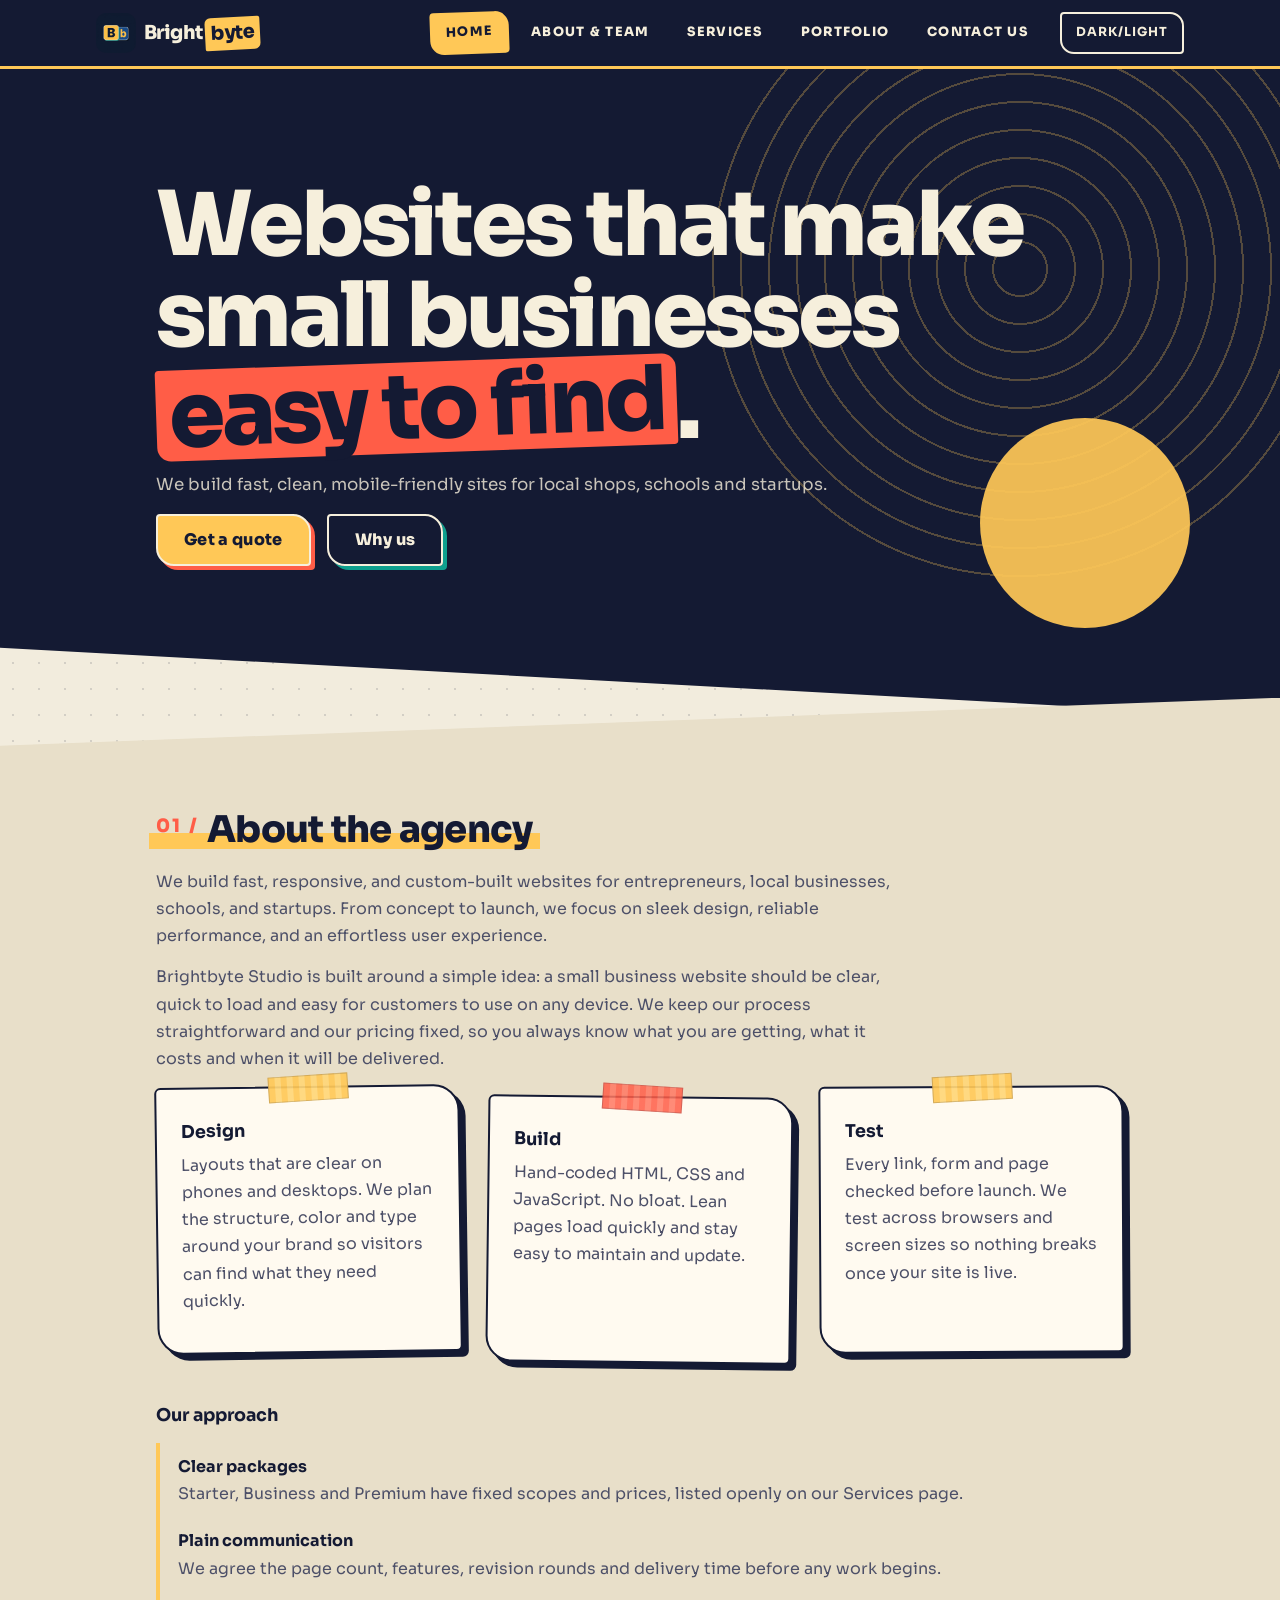
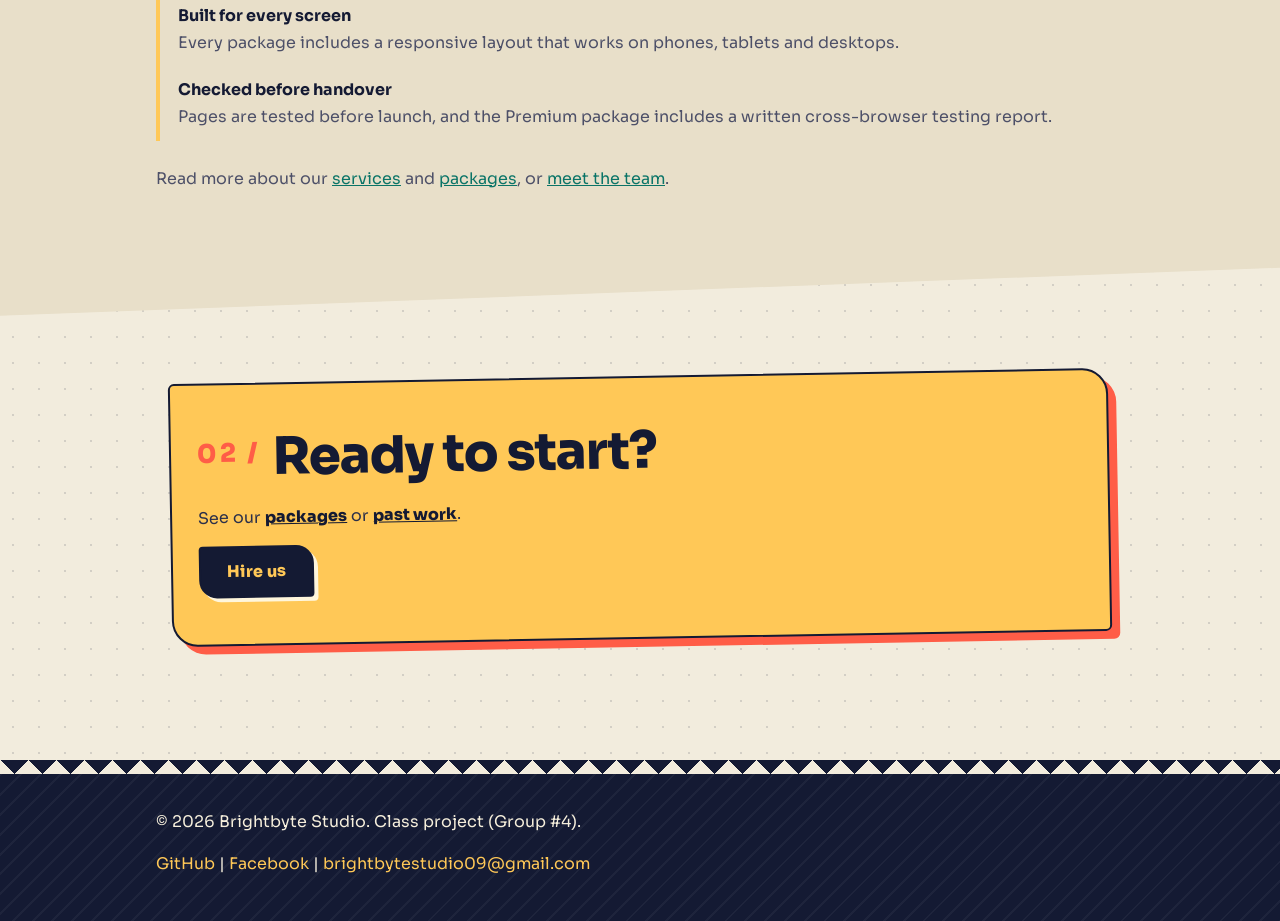
==== commit 39d8c23d: "Add files via upload" ====
--- a/index.html
+++ b/index.html
@@ -61,22 +61,35 @@
 
       <p>We build fast, responsive, and custom-built websites for entrepreneurs, local businesses, schools, and startups. From concept to launch, we focus on sleek design, reliable performance, and an effortless user experience.</p>
 
+      <p>Brightbyte Studio is built around a simple idea: a small business website should be clear, quick to load and easy for customers to use on any device. We keep our process straightforward and our pricing fixed, so you always know what you are getting, what it costs and when it will be delivered.</p>
+
         <div class="grid">
           <div class="card">
             <h3>Design</h3>
-            <p>Layouts that are clear on phones and desktops.</p>
+            <p>Layouts that are clear on phones and desktops. We plan the structure, color and type around your brand so visitors can find what they need quickly.</p>
           </div>
 
           <div class="card">
             <h3>Build</h3>
-            <p>Hand-coded HTML, CSS and JavaScript. No bloat.</p>
+            <p>Hand-coded HTML, CSS and JavaScript. No bloat. Lean pages load quickly and stay easy to maintain and update.</p>
           </div>
 
           <div class="card">
             <h3>Test</h3>
-            <p>Every link, form and page checked before launch.</p>
+            <p>Every link, form and page checked before launch. We test across browsers and screen sizes so nothing breaks once your site is live.</p>
           </div>
         </div>
+
+        <h3 class="gap-top">Our approach</h3>
+
+        <ul class="principles">
+          <li><strong>Clear packages</strong>Starter, Business and Premium have fixed scopes and prices, listed openly on our Services page.</li>
+          <li><strong>Plain communication</strong>We agree the page count, features, revision rounds and delivery time before any work begins.</li>
+          <li><strong>Built for every screen</strong>Every package includes a responsive layout that works on phones, tablets and desktops.</li>
+          <li><strong>Checked before handover</strong>Pages are tested before launch, and the Premium package includes a written cross-browser testing report.</li>
+        </ul>
+
+        <p>Read more about our <a href="services.html">services</a> and <a href="services.html#packages">packages</a>, or <a href="team.html">meet the team</a>.</p>
       </div>
     </section>
 
--- a/style.css
+++ b/style.css
@@ -1,62 +1,99 @@
 /* ==========================================================
-   BRIGHTBYTE STUDIO - MAIN STYLESHEET
-   Written mobile-first: base styles are for phones, and the
-   "Tablet and desktop" section at the bottom adds the wider layout.
+   BRIGHTBYTE STUDIO - MAIN STYLESHEET (redesign: "paper cut-out")
+   Mobile-first. Ideas used on purpose:
+   - a dark top bar with tilted labels for the current page
+   - warm paper background with a dot grid
+   - cards with mismatched corners, tape strips and a slight tilt
+   - headings with a highlighter swipe and "01 /" counters
+   - slanted section bands, a zigzag footer edge
+   All class names used by the HTML and script.js are kept.
    ========================================================== */
 
 
 /* ----------------------------------------------------------
    COLORS AND THEME
-   Change a color here and it updates on every page.
    ---------------------------------------------------------- */
 :root {
-  --bg: #f3f6fb;      /* page background */
-  --card: #ffffff;    /* card and input background */
-  --ink: #0f1b33;     /* main text and outlines */
-  --muted: #4a5772;   /* softer paragraph text */
-  --line: #0f1b33;    /* border color */
-  --brand: #0e9f8e;   /* teal brand color */
-  --link: #0a7467;    /* link text color */
-  --pop: #ffc857;     /* yellow accent */
-  --sh: #0f1b33;      /* offset shadow color */
-  --r: 14px;          /* roundness of cards */
-}
-
-/* Dark mode: script.js sets data-theme="dark" on the page */
+  --bg: #f2ecdd;        /* paper */
+  --tint: #e8dfc9;      /* alternate section band */
+  --card: #fffaf0;
+  --ink: #141a33;
+  --muted: #4d5068;
+  --line: #141a33;
+  --brand: #0e9f8e;     /* teal */
+  --link: #0a7467;
+  --pop: #ffc857;       /* yellow */
+  --hot: #ff5d47;       /* coral accent */
+  --price: #0a7a3f;     /* price text (green) */
+  --sh: #141a33;
+  --mark: #ffc857;      /* highlighter color behind h2 */
+  --rail: #141a33;      /* side rail / mobile bar */
+  --rail-fg: #f6efdc;
+  --hero-bg: #141a33;
+  --hero-fg: #f6efdc;
+  --foot-bg: #141a33;
+  --foot-fg: #f6efdc;
+  --r: 6px 26px 6px 26px;   /* mismatched corners */
+  --ease: cubic-bezier(0.2, 0.7, 0.3, 1);
+}
+
 [data-theme=dark] {
-  --bg: #0b1220;
-  --card: #131d33;
-  --ink: #eef2fa;
-  --muted: #a3adc2;
-  --line: #3a4a70;
+  --price: #4ade80;
+  --bg: #0e1222;
+  --tint: #141a31;
+  --card: #1a2140;
+  --ink: #f4efe2;
+  --muted: #aab0c8;
+  --line: #5a6598;
   --link: #5ee0cf;
   --sh: #0e9f8e;
+  --mark: rgba(255, 200, 87, 0.42);
+  --rail: #080b17;
+  --rail-fg: #f4efe2;
+  --hero-bg: #1a2140;
+  --hero-fg: #f4efe2;
+  --foot-bg: #080b17;
+  --foot-fg: #f4efe2;
 }
 
 
 /* ----------------------------------------------------------
-   RESET AND BASE STYLES
+   RESET AND BASE
    ---------------------------------------------------------- */
 * {
-  box-sizing: border-box;   /* padding and border count inside the width */
+  box-sizing: border-box;
   margin: 0;
   padding: 0;
 }
 
 html {
-  scroll-behavior: smooth;          /* smooth jumps for anchor links */
-  scroll-padding-top: 76px;         /* keeps headings clear of the sticky header */
-  -webkit-text-size-adjust: 100%;   /* stops phones from resizing text */
+  scroll-behavior: smooth;
+  scroll-padding-top: 76px;
+  -webkit-text-size-adjust: 100%;
+  background: var(--bg);
 }
 
 body {
   font-family: 'Sora', system-ui, sans-serif;
-  background: var(--bg);
+  background-color: var(--bg);
+  /* faint dot grid, like a sketchbook page */
+  background-image: radial-gradient(color-mix(in srgb, var(--ink) 14%, transparent) 1px, transparent 1.4px);
+  background-size: 26px 26px;
   color: var(--ink);
   line-height: 1.7;
-  overflow-x: hidden;               /* no sideways scrolling */
+  overflow-x: hidden;
   padding-left: env(safe-area-inset-left);
   padding-right: env(safe-area-inset-right);
+  animation: pageIn 0.4s ease-out;
+}
+
+body.leaving {
+  opacity: 0;
+  transition: opacity 0.22s ease;
+}
+
+@keyframes pageIn {
+  from { opacity: 0; }
 }
 
 img {
@@ -67,7 +104,6 @@
   color: var(--link);
 }
 
-/* Centers content and limits its width */
 .wrap {
   max-width: 1040px;
   margin: 0 auto;
@@ -75,21 +111,23 @@
 }
 
 section {
-  padding: 44px 0;
+  padding: 48px 0;
 }
 
 h1 {
-  font-size: clamp(2rem, 9vw, 3.6rem);   /* scales with screen width */
-  line-height: 1.12;
-  letter-spacing: -0.02em;               /* was -0.03em: slightly looser */
+  font-size: clamp(2.2rem, 10vw, 4.4rem);
+  line-height: 1.02;
+  letter-spacing: -0.035em;
+  font-weight: 800;
+  margin-bottom: 18px;
+}
+
+h2 {
+  font-size: clamp(1.5rem, 5.5vw, 2.3rem);
+  line-height: 1.2;
+  letter-spacing: -0.02em;
   font-weight: 800;
   margin-bottom: 16px;
-}
-
-h2 {
-  font-size: clamp(1.4rem, 5vw, 2rem);
-  letter-spacing: -0.02em;
-  margin-bottom: 14px;
 }
 
 h3 {
@@ -98,7 +136,7 @@
 }
 
 p {
-  max-width: 62ch;     /* keeps lines readable */
+  max-width: 62ch;
   margin-bottom: 14px;
   color: var(--muted);
 }
@@ -110,16 +148,67 @@
   padding: 0 5px;
 }
 
+/* Inner page titles: a hard yellow drop shadow */
+main > section:first-of-type:not(.hero) h1 {
+  text-shadow: 4px 4px 0 var(--pop);
+}
+
+[data-theme=dark] main > section:first-of-type:not(.hero) h1 {
+  text-shadow: 4px 4px 0 var(--brand);
+}
+
+/* Section headings: highlighter swipe + counter ("01 /").
+   script.js adds .bar-pre then .bar-in so the swipe draws itself. */
+main {
+  counter-reset: sec;
+}
+
+main h2 {
+  display: inline-block;
+  max-width: 100%;
+  padding: 0 0.2em;
+  margin-left: -0.2em;
+  background: linear-gradient(transparent 56%, var(--mark) 56% 94%, transparent 94%) no-repeat 0 0 / 100% 100%;
+  transition: background-size 0.7s var(--ease) 0.15s;
+}
+
+main h2::before {
+  counter-increment: sec;
+  content: "0" counter(sec) " /";
+  margin-right: 0.45em;
+  font-size: 0.5em;
+  font-weight: 800;
+  letter-spacing: 0.12em;
+  color: var(--hot);
+  vertical-align: 0.5em;
+}
+
+main h2.bar-pre {
+  background-size: 0 100%;
+}
+
+main h2.bar-pre.bar-in {
+  background-size: 100% 100%;
+}
+
 
 /* ----------------------------------------------------------
-   HEADER AND NAVIGATION (phone layout first)
+   HEADER + NAVIGATION
+   Phones: a dark top bar with a Menu button.
+   Desktop (below): the same dark bar with the links in a row.
    ---------------------------------------------------------- */
 header {
-  position: sticky;     /* stays at the top while scrolling */
+  position: sticky;
   top: 0;
   z-index: 10;
-  background: var(--bg);
-  border-bottom: 2px solid var(--line);
+  background: var(--rail);
+  color: var(--rail-fg);
+  border-bottom: 3px solid var(--pop);
+  transition: box-shadow 0.25s;
+}
+
+header.scrolled {
+  box-shadow: 0 8px 20px rgba(0, 0, 0, 0.35);
 }
 
 nav {
@@ -132,128 +221,144 @@
   padding: 10px 18px;
 }
 
-/* Agency name (top left) */
 .logo {
+  display: flex;
+  align-items: center;
+  margin-right: auto;
+  order: 1;
   font-weight: 800;
   font-size: 1.2rem;
   letter-spacing: -0.03em;
-  color: var(--ink);
+  color: var(--rail-fg);
   text-decoration: none;
-  margin-right: auto;
-  order: 1;
-  display: flex;
-  align-items: center;
-}
-
-/* Logo picture next to the agency name */
+}
+
 .logo-img {
   width: 40px;
   height: 40px;
   border-radius: 10px;
-  margin-right: 8px;   /* space between the picture and the name */
+  margin-right: 8px;
+  transition: transform 0.3s var(--ease);
 }
 
 .logo span {
   background: var(--pop);
-  color: #0f1b33;
+  color: #141a33;
   padding: 0 6px;
-  border-radius: 6px;
+  border-radius: 6px 2px 6px 2px;
   margin-left: 2px;
-}
-
-/* Menu button (phones) */
+  transform: rotate(-3deg);
+  display: inline-block;
+}
+
 #menu {
   order: 2;
   display: block;
 }
 
-/* Dark/Light button: lives inside the menu on phones */
 #theme {
-  order: 5;          /* after the page links */
-  display: none;     /* hidden until Menu is opened */
+  order: 5;
+  display: none;
   width: 100%;
 }
 
 nav.open #theme {
-  display: block;    /* shows when the menu is open */
+  display: block;
 }
 
 #theme,
 #menu {
-  min-height: 44px;     /* easy to tap */
-  background: var(--card);
-  border: 2px solid var(--line);
-  border-radius: 10px;
+  min-height: 44px;
+  background: transparent;
+  border: 2px solid var(--rail-fg);
+  border-radius: 4px 14px 4px 14px;
   padding: 0 14px;
   cursor: pointer;
-  color: var(--ink);
+  color: var(--rail-fg);
   font: inherit;
   font-size: 0.85rem;
   font-weight: 700;
-}
-
-/* Smooth change when hovering or pressing */
-#menu,
-#theme,
-nav a.link {
-  transition: background 0.15s, transform 0.15s;
-}
-
-/* Page links: hidden on phones until Menu is tapped */
+  transition: background 0.15s, color 0.15s, transform 0.15s;
+}
+
+#menu:active,
+#theme:active {
+  background: var(--pop);
+  color: #141a33;
+}
+
 nav a.link {
   display: none;
   order: 4;
   width: 100%;
-  min-height: 50px;
+  min-height: 54px;
   align-items: center;
-  color: var(--ink);
+  color: var(--rail-fg);
   text-decoration: none;
-  font-weight: 600;
-  border-top: 1px solid var(--line);
+  font-weight: 700;
+  font-size: 1.15rem;
+  border-top: 1px dashed color-mix(in srgb, var(--rail-fg) 35%, transparent);
   padding: 0 6px;
-}
-
-/* script.js adds the "open" class when Menu is tapped */
+  transition: background 0.15s, color 0.2s, box-shadow 0.25s;
+}
+
 nav.open a.link {
   display: flex;
 }
 
-/* The page you are currently on: bold with a thin yellow bar on the left */
 nav a.link.active {
-  color: var(--ink);
-  font-weight: 800;
-  box-shadow: inset 4px 0 0 var(--pop);
-  padding-left: 16px;
-}
-
-/* Quick soft flash while a link or button is pressed (works on touch) */
+  color: var(--pop);
+  box-shadow: inset 5px 0 0 var(--hot);
+  padding-left: 18px;
+}
+
 nav a.link:active {
-  background: rgba(255, 200, 87, 0.22);
-}
-
-#menu:active,
-#theme:active {
-  background: var(--pop);
-  color: #0f1b33;
-}
-
-/* HOVER HIGHLIGHT
-   Only on devices that really have a mouse. This stops the
-   highlight from getting "stuck" after a tap on a phone. */
+  background: rgba(255, 200, 87, 0.18);
+}
+
 @media (hover: hover) {
-
-  /* Menu and Dark/Light buttons turn yellow and lift slightly */
   #menu:hover,
   #theme:hover {
     background: var(--pop);
-    color: #0f1b33;
-    transform: translateY(-2px);
-  }
-
-  /* Page links get a soft yellow tint */
+    color: #141a33;
+  }
+
   nav a.link:hover {
-    background: rgba(255, 200, 87, 0.22);
-  }
+    background: rgba(255, 200, 87, 0.14);
+  }
+}
+
+/* Phone menu: links slide in one by one */
+@media (max-width: 819px) {
+  nav.open a.link,
+  nav.open #theme {
+    animation: menuIn 0.35s var(--ease) backwards;
+  }
+
+  nav.open a.link:nth-of-type(2) { animation-delay: 0.03s; }
+  nav.open a.link:nth-of-type(3) { animation-delay: 0.07s; }
+  nav.open a.link:nth-of-type(4) { animation-delay: 0.11s; }
+  nav.open a.link:nth-of-type(5) { animation-delay: 0.15s; }
+  nav.open a.link:nth-of-type(6) { animation-delay: 0.19s; }
+  nav.open #theme { animation-delay: 0.23s; }
+}
+
+@keyframes menuIn {
+  from { opacity: 0; transform: translateY(-8px); }
+}
+
+/* Reading progress bar (made by script.js) */
+.progress {
+  position: fixed;
+  top: 0;
+  left: 0;
+  right: 0;
+  height: 5px;
+  background: var(--hot);
+  transform-origin: 0 50%;
+  transform: scaleX(0);
+  z-index: 20;
+  pointer-events: none;
 }
 
 
@@ -261,125 +366,363 @@
    BUTTONS
    ---------------------------------------------------------- */
 .btn {
+  --btn-sh: var(--sh);
+  position: relative;
+  overflow: hidden;
   display: flex;
   align-items: center;
   justify-content: center;
-  width: 100%;          /* full width on phones */
-  min-height: 50px;
+  width: 100%;
+  min-height: 52px;
   background: var(--pop);
-  color: #0f1b33;
-  border: 2px solid var(--line);
-  border-radius: 12px;
-  padding: 10px 24px;
+  color: #141a33;
+  border: 2.5px solid var(--line);
+  border-radius: 4px 18px 4px 18px;
+  padding: 10px 26px;
   margin: 0 0 12px;
   font: inherit;
   font-weight: 800;
+  letter-spacing: 0.02em;
   text-decoration: none;
   cursor: pointer;
-  box-shadow: 3px 3px 0 var(--sh);
+  box-shadow: 4px 4px 0 var(--btn-sh);
   transition: transform 0.15s, box-shadow 0.15s;
 }
 
-/* Hover: button lifts up (mouse devices only) */
-@media (hover: hover) {
-  .btn:hover {
-    transform: translate(-2px, -2px);
-    box-shadow: 5px 5px 0 var(--sh);
-  }
-}
-
-/* Tap or click: button presses down */
-.btn:active {
-  transform: translate(3px, 3px);
-  box-shadow: 0 0 0 var(--sh);
-}
-
-/* White version of the button */
 .btn.alt {
   background: var(--card);
   color: var(--ink);
 }
 
+/* shine sweep */
+.btn::after {
+  content: "";
+  position: absolute;
+  top: 0;
+  bottom: 0;
+  left: -70%;
+  width: 40%;
+  background: linear-gradient(100deg, transparent, rgba(255, 255, 255, 0.55), transparent);
+  transform: skewX(-20deg);
+  pointer-events: none;
+}
+
+@keyframes shine {
+  to { left: 130%; }
+}
+
+/* Buttons on the dark hero */
+.hero .btn {
+  --btn-sh: var(--hot);
+  border-color: var(--hero-fg);
+}
+
+.hero .btn.alt {
+  --btn-sh: var(--brand);
+  background: transparent;
+  color: var(--hero-fg);
+}
+
+@media (hover: hover) {
+  .btn:hover {
+    transform: translate(-2px, -2px) rotate(-0.6deg);
+    box-shadow: 7px 7px 0 var(--btn-sh);
+  }
+
+  .btn:hover::after {
+    animation: shine 0.7s ease-out;
+  }
+}
+
+.btn:active {
+  transform: translate(4px, 4px);
+  box-shadow: 0 0 0 var(--btn-sh);
+}
+
+.ripple {
+  position: absolute;
+  border-radius: 50%;
+  background: rgba(255, 255, 255, 0.55);
+  transform: scale(0);
+  animation: ripple 0.6s ease-out forwards;
+  pointer-events: none;
+}
+
+@keyframes ripple {
+  to { transform: scale(1); opacity: 0; }
+}
+
+.btn:disabled {
+  cursor: wait;
+  opacity: 0.85;
+}
+
+.btn:disabled::before {
+  content: "";
+  width: 16px;
+  height: 16px;
+  margin-right: 10px;
+  border: 3px solid currentColor;
+  border-right-color: transparent;
+  border-radius: 50%;
+  animation: spin 0.7s linear infinite;
+}
+
+@keyframes spin {
+  to { transform: rotate(360deg); }
+}
+
+/* "Hire us" nudges every few seconds */
+#cta .btn:not(.alt) {
+  animation: nudge 4s 2.5s infinite;
+}
+
+#cta .btn:not(.alt):hover {
+  animation-play-state: paused;
+}
+
+@keyframes nudge {
+  0%, 86%, 100% { translate: 0 0; }
+  90%           { translate: 0 -6px; }
+  94%           { translate: 0 0; }
+  97%           { translate: 0 -3px; }
+}
+
 
 /* ----------------------------------------------------------
-   HERO (home page banner)
+   HERO (home page)
+   A dark slab with a slanted bottom edge, huge type and a
+   paper-cut circle of rings on the right.
    ---------------------------------------------------------- */
 .hero {
   position: relative;
+  isolation: isolate;
   overflow: hidden;
-  padding: 56px 0 44px;
-  border-bottom: 2px solid var(--line);
-}
-
-/* Dotted background pattern (kept faint so it is easy on the eyes) */
+  padding: 64px 0 96px;
+  background: var(--hero-bg);
+  color: var(--hero-fg);
+  clip-path: polygon(0 0, 100% 0, 100% 100%, 0 calc(100% - 44px));
+}
+
+.hero .wrap {
+  position: relative;
+}
+
+.hero h1 {
+  font-size: clamp(2.4rem, 11vw, 5.6rem);
+  max-width: 14ch;
+  color: var(--hero-fg);
+}
+
+.hero p {
+  color: color-mix(in srgb, var(--hero-fg) 80%, transparent);
+  font-size: 1.05rem;
+}
+
+/* highlighted words: a coral tilted label */
+.hero h1 em {
+  display: inline-block;
+  font-style: normal;
+  color: #141a33;
+  background: var(--hot);
+  padding: 0 0.14em;
+  border-radius: 4px 14px 4px 14px;
+  transform: rotate(-2deg);
+  animation: emIn 0.8s 0.5s var(--ease) backwards;
+}
+
+@keyframes emIn {
+  from { opacity: 0; transform: rotate(-8deg) scale(0.9); }
+}
+
+/* Rings */
 .hero::before {
   content: "";
   position: absolute;
-  inset: 0;
-  background-image: radial-gradient(var(--line) 1px, transparent 1.5px);
-  background-size: 20px 20px;
-  opacity: 0.08;
-}
-
-.hero .wrap {
-  position: relative;   /* keeps the text above the dots */
-}
-
-/* The highlighted words in the main heading */
-.hero h1 em {
-  font-style: normal;
-  color: var(--link);
-  text-decoration: underline solid var(--pop);
-  text-underline-offset: 6px;
-  text-decoration-thickness: 3px;
+  z-index: -1;
+  right: -140px;
+  top: -80px;
+  width: 460px;
+  height: 460px;
+  border-radius: 50%;
+  background: repeating-radial-gradient(circle at center, transparent 0 26px, rgba(255, 200, 87, 0.28) 26px 28px);
+  pointer-events: none;
+}
+
+/* Solid disc */
+.hero::after {
+  content: "";
+  position: absolute;
+  z-index: -1;
+  right: 10px;
+  bottom: 30px;
+  width: 150px;
+  height: 150px;
+  border-radius: 50%;
+  background: var(--pop);
+  opacity: 0.92;
+  pointer-events: none;
+  animation: floaty 9s ease-in-out infinite;
+}
+
+@keyframes floaty {
+  50% { transform: translate(-20px, -18px) scale(1.06); }
 }
 
 
 /* ----------------------------------------------------------
-   CARDS, GRID AND TEAM PHOTOS
+   SLANTED BAND (every second section on a page)
    ---------------------------------------------------------- */
-
-/* Responsive grid: cards fit side by side when there is room */
+main > section:nth-of-type(even) {
+  background: var(--tint);
+  padding: 80px 0;
+  clip-path: polygon(0 28px, 100% 0, 100% calc(100% - 28px), 0 100%);
+  margin: -12px 0;
+}
+
+
+/* ----------------------------------------------------------
+   INNER PAGES: faint grid fading out behind the title
+   ---------------------------------------------------------- */
+main > section:first-of-type:not(.hero) {
+  position: relative;
+  isolation: isolate;
+}
+
+main > section:first-of-type:not(.hero)::before {
+  content: "";
+  position: absolute;
+  inset: 0 0 auto 0;
+  height: 360px;
+  z-index: -1;
+  pointer-events: none;
+  background-image:
+    linear-gradient(to bottom, transparent 30%, var(--bg)),
+    linear-gradient(color-mix(in srgb, var(--ink) 9%, transparent) 1px, transparent 1px),
+    linear-gradient(90deg, color-mix(in srgb, var(--ink) 9%, transparent) 1px, transparent 1px);
+  background-size: 100% 100%, 44px 44px, 44px 44px;
+}
+
+
+/* ----------------------------------------------------------
+   CARDS, GRID, TEAM PHOTOS
+   Cards tilt a little, alternate up/down, and have a tape strip.
+   ---------------------------------------------------------- */
 .grid {
   display: grid;
   grid-template-columns: repeat(auto-fit, minmax(min(100%, 240px), 1fr));
-  gap: 18px;
+  gap: 26px 22px;
 }
 
 .card {
+  position: relative;
   background: var(--card);
-  border: 2px solid var(--line);
+  border: 2.5px solid var(--line);
   border-radius: var(--r);
-  padding: 20px;
-  box-shadow: 4px 4px 0 var(--sh);
-}
-
-/* Job title under a team member's name */
+  padding: 24px 20px 20px;
+  box-shadow: 6px 6px 0 var(--sh);
+  transition: transform 0.25s var(--ease), box-shadow 0.25s var(--ease);
+}
+
+/* tape strip */
+.card::before {
+  content: "";
+  position: absolute;
+  top: -13px;
+  left: 50%;
+  width: 78px;
+  height: 24px;
+  margin-left: -39px;
+  background: repeating-linear-gradient(90deg, rgba(255, 200, 87, 0.92) 0 6px, rgba(255, 214, 120, 0.92) 6px 12px);
+  border: 1px solid rgba(20, 26, 51, 0.18);
+  transform: rotate(-3deg);
+  pointer-events: none;
+}
+
+.grid > .card:nth-child(even)::before {
+  transform: rotate(3deg);
+  background: repeating-linear-gradient(90deg, rgba(255, 93, 71, 0.85) 0 6px, rgba(255, 120, 98, 0.85) 6px 12px);
+}
+
+/* alternate tilt and offset */
+.grid > .card:nth-child(3n + 1) { transform: rotate(-0.8deg); }
+.grid > .card:nth-child(3n + 2) { transform: rotate(0.7deg) translateY(10px); }
+.grid > .card:nth-child(3n)     { transform: rotate(-0.3deg); }
+
+@media (hover: hover) {
+  main .card:not(.wrap):hover {
+    transform: rotate(0deg) translate(-3px, -5px);
+    box-shadow: 10px 11px 0 var(--hot);
+  }
+}
+
+main .card.pressed:not(.wrap) {
+  transform: translate(4px, 4px) scale(0.99);
+  box-shadow: 0 0 0 var(--sh);
+}
+
+/* Call to action: a big yellow poster block */
+#cta .wrap.card {
+  max-width: 940px;
+  padding: 42px 26px 34px;
+  background: var(--pop);
+  color: #141a33;
+  transform: rotate(-1deg);
+  box-shadow: 8px 8px 0 var(--hot);
+}
+
+#cta .wrap.card::before {
+  display: none;
+}
+
+#cta .wrap.card h2 {
+  font-size: clamp(1.8rem, 7vw, 3.2rem);
+}
+
+#cta .wrap.card p {
+  color: #2a2f4a;
+}
+
+#cta .wrap.card a:not(.btn) {
+  color: #141a33;
+  font-weight: 800;
+}
+
+#cta .wrap.card .btn {
+  background: #141a33;
+  color: var(--pop);
+  border-color: #141a33;
+  --btn-sh: #fff6dc;
+}
+
 .role {
   color: var(--link);
   font-weight: 800;
-  font-size: 0.9rem;
+  font-size: 0.85rem;
+  letter-spacing: 0.04em;
+  text-transform: uppercase;
   margin-bottom: 6px;
 }
 
-/* Team photo circle. If the photo is missing, the initials show instead */
+/* Avatar: a soft blob instead of a circle */
 .avatar {
+  position: relative;
+  display: grid;
+  place-items: center;
+  overflow: hidden;
   width: 84px;
   height: 84px;
-  border-radius: 50%;
   margin-bottom: 12px;
   background: var(--brand);
   color: #fff;
-  border: 2px solid var(--line);
-  display: grid;
-  place-items: center;
-  font-weight: 800;
-  overflow: hidden;
-  position: relative;
+  font-weight: 800;
+  border: 3px solid var(--line);
+  border-radius: 42% 58% 55% 45% / 52% 44% 56% 48%;
+  transition: transform 0.3s var(--ease);
 }
 
 .avatar::after {
-  content: attr(data-i);   /* shows the data-i text from the HTML */
+  content: attr(data-i);
 }
 
 .avatar img {
@@ -388,53 +731,70 @@
   width: 100%;
   height: 100%;
   object-fit: cover;
-  z-index: 1;              /* photo covers the initials */
-}
-
-/* Jump links (anchor buttons) at the top of a page */
+  z-index: 1;
+  transition: transform 0.5s var(--ease);
+}
+
+/* Jump links: little tilted stickers */
 .jump {
   display: flex;
-  gap: 10px;
+  gap: 12px;
   flex-wrap: wrap;
-  margin-bottom: 24px;
+  margin-bottom: 30px;
 }
 
 .jump a {
   display: inline-flex;
   align-items: center;
   min-height: 44px;
-  border: 2px solid var(--line);
-  border-radius: 999px;
-  padding: 0 16px;
+  padding: 0 18px;
+  border: 2.5px solid var(--line);
+  border-radius: 4px 16px 4px 16px;
   background: var(--card);
   color: var(--ink);
-  font-weight: 700;
+  font-weight: 800;
   text-decoration: none;
-}
+  box-shadow: 3px 3px 0 var(--sh);
+  transition: background 0.15s, transform 0.15s, box-shadow 0.15s;
+  animation: rise 0.5s var(--ease) backwards;
+}
+
+.jump a:nth-child(odd)  { transform: rotate(-2deg); }
+.jump a:nth-child(even) { transform: rotate(1.5deg); }
+.jump a:nth-child(1) { animation-delay: 0.10s; }
+.jump a:nth-child(2) { animation-delay: 0.18s; }
+.jump a:nth-child(3) { animation-delay: 0.26s; }
 
 .jump a:active {
   background: var(--pop);
-  color: #0f1b33;
+  color: #141a33;
+  transform: translate(2px, 2px);
+  box-shadow: 0 0 0 var(--sh);
 }
 
 @media (hover: hover) {
   .jump a:hover {
     background: var(--pop);
-    color: #0f1b33;
-  }
+    color: #141a33;
+    transform: rotate(0deg) translateY(-3px);
+    box-shadow: 5px 6px 0 var(--sh);
+  }
+}
+
+@keyframes rise {
+  from { opacity: 0; translate: 0 18px; }
 }
 
 
 /* ----------------------------------------------------------
    PRICING TABLE
    ---------------------------------------------------------- */
-
-/* Lets the table scroll sideways on small screens */
 .scroll {
   overflow-x: auto;
-  border: 2px solid var(--line);
+  border: 2.5px solid var(--line);
   border-radius: var(--r);
-  box-shadow: 4px 4px 0 var(--sh);
+  box-shadow: 6px 6px 0 var(--sh);
+  background: var(--card);
 }
 
 table {
@@ -446,18 +806,37 @@
 
 th,
 td {
-  padding: 12px 14px;
-  border-bottom: 1px solid var(--line);
+  padding: 14px 16px;
+  border-bottom: 2px dashed color-mix(in srgb, var(--line) 45%, transparent);
   text-align: left;
   font-size: 0.92rem;
+  transition: background 0.2s;
 }
 
 th {
   background: var(--ink);
   color: var(--bg);
-}
-
-/* Striped rows */
+  font-size: 0.78rem;
+  letter-spacing: 0.1em;
+  text-transform: uppercase;
+  border-bottom: 0;
+}
+
+tbody tr:last-child td {
+  border-bottom: 0;
+}
+
+td:first-child {
+  font-weight: 800;
+  font-size: 1.05rem;
+}
+
+td:last-child {
+  font-weight: 800;
+  color: var(--price);
+  white-space: nowrap;
+}
+
 tbody tr:nth-child(even) td {
   background: rgba(14, 159, 142, 0.1);
 }
@@ -470,33 +849,63 @@
   font-size: 0.85rem;
 }
 
+.rows-pre tbody tr {
+  opacity: 0;
+  transform: translateY(12px);
+}
+
+.rows-pre.rows-in tbody tr {
+  opacity: 1;
+  transform: none;
+  transition:
+    opacity 0.5s var(--ease) calc(var(--i, 0) * 70ms),
+    transform 0.5s var(--ease) calc(var(--i, 0) * 70ms);
+}
+
+@media (hover: hover) {
+  tbody tr:hover td {
+    background: rgba(255, 200, 87, 0.3);
+  }
+}
+
 
 /* ----------------------------------------------------------
    QUOTE FORM
    ---------------------------------------------------------- */
 form {
   display: grid;
-  gap: 18px;
+  gap: 20px;
   max-width: 620px;
 }
 
 label,
 legend {
   display: block;
-  font-weight: 700;
+  font-weight: 800;
   margin-bottom: 6px;
+}
+
+/* the legend sits on the border like a sticker */
+legend {
+  background: var(--ink);
+  color: var(--bg);
+  padding: 0 12px;
+  border-radius: 3px 10px 3px 10px;
+  font-size: 0.8rem;
+  letter-spacing: 0.08em;
+  text-transform: uppercase;
+  transform: rotate(-1.5deg);
 }
 
 fieldset {
   display: grid;
   gap: 8px;
-  border: 2px solid var(--line);
+  border: 2.5px solid var(--line);
   border-radius: var(--r);
-  padding: 14px;
+  padding: 16px 14px 14px;
   background: var(--card);
 }
 
-/* Each checkbox or radio is a big tappable tile */
 fieldset label {
   display: flex;
   align-items: center;
@@ -504,202 +913,116 @@
   min-height: 48px;
   margin: 0;
   padding: 0 12px;
-  font-weight: 500;
+  font-weight: 600;
   border: 2px solid var(--line);
-  border-radius: 10px;
+  border-radius: 4px 14px 4px 14px;
   cursor: pointer;
-}
-
-/* Selected tile turns yellow */
+  transition: background 0.15s, transform 0.15s;
+}
+
 fieldset label:has(input:checked) {
   background: var(--pop);
-  color: #0f1b33;
+  color: #141a33;
+  animation: pop 0.3s var(--ease);
 }
 
 input[type=checkbox],
 input[type=radio] {
   width: 22px;
   height: 22px;
-  accent-color: var(--ink);
-}
-
-/* Text boxes, dropdown and message box */
+  accent-color: var(--hot);
+}
+
 input[type=text],
 input[type=email],
 select,
 textarea {
   width: 100%;
   min-height: 50px;
-  padding: 12px;
-  border: 2px solid var(--line);
-  border-radius: 10px;
+  padding: 12px 14px;
+  border: 2.5px solid var(--line);
+  border-radius: 4px 16px 4px 16px;
   font: inherit;
-  font-size: 16px;          /* 16px stops phones from zooming in on tap */
+  font-size: 16px;
   background: var(--card);
   color: var(--ink);
-}
-
-/* Visible outline when using keyboard or tapping a field */
+  transition: border-color 0.2s, box-shadow 0.2s, transform 0.2s;
+}
+
 input:focus,
 select:focus,
 textarea:focus,
 .btn:focus-visible,
 a:focus-visible,
 button:focus-visible {
-  outline: 3px solid var(--pop);
+  outline: 3px solid var(--hot);
   outline-offset: 2px;
 }
 
-/* Red error text under a field */
+input[type=text]:focus,
+input[type=email]:focus,
+select:focus,
+textarea:focus {
+  border-color: var(--brand);
+  box-shadow: 4px 4px 0 var(--brand);
+  transform: translate(-1px, -1px);
+}
+
 .err {
   color: #c2255c;
   font-size: 0.9rem;
-  font-weight: 600;
+  font-weight: 700;
   min-height: 1.2em;
+}
+
+.err:not(:empty) {
+  animation: errIn 0.25s var(--ease);
 }
 
 [data-theme=dark] .err {
   color: #ff8fb1;
 }
 
-/* Confirmation box shown after the form is sent */
 #result {
-  display: none;            /* script.js shows it */
+  display: none;
   background: var(--card);
-  border: 2px solid var(--brand);
+  border: 2.5px solid var(--brand);
   border-radius: var(--r);
-  padding: 20px;
-  margin-top: 20px;
+  padding: 22px;
+  margin-top: 22px;
   max-width: 620px;
-  box-shadow: 4px 4px 0 var(--brand);
+  box-shadow: 6px 6px 0 var(--brand);
+  animation: popIn 0.45s var(--ease);
+}
+
+@keyframes pop {
+  50% { transform: scale(1.04); }
+}
+
+@keyframes errIn {
+  from { opacity: 0; transform: translateY(-4px); }
+}
+
+@keyframes popIn {
+  from { opacity: 0; transform: translateY(10px) scale(0.97); }
+}
+
+@media (hover: hover) {
+  fieldset label:hover {
+    transform: translateY(-2px);
+  }
 }
 
 
 /* ----------------------------------------------------------
-   FOOTER
+   PORTFOLIO: PROJECT CARDS
+   Pinned prints: each card is tilted a different way.
    ---------------------------------------------------------- */
-footer {
-  background: var(--ink);
-  color: var(--bg);
-  padding: 28px 0;
-  margin-top: 30px;
-}
-
-footer a {
-  color: var(--pop);
-}
-
-/* Dark mode: the footer background is light, so use a darker teal */
-[data-theme=dark] footer a {
-  color: #0a7467;
-}
-
-footer p {
-  word-break: break-word;
-}
-
-
-/* ----------------------------------------------------------
-   TABLET AND DESKTOP (screens 760px wide and up)
-   ---------------------------------------------------------- */
-@media (min-width: 760px) {
-
-  .wrap {
-    padding: 0 28px;
-  }
-
-  section {
-    padding: 72px 0;
-  }
-
-  .hero {
-    padding: 96px 0 80px;
-  }
-
-  /* Menu button disappears, links show in the nav bar */
-  #menu {
-    display: none;
-  }
-
-  nav {
-    padding: 12px 28px;
-  }
-
-  nav a.link {
-    display: inline-flex;
-    order: 2;
-    width: auto;
-    border: 0;
-    padding: 0 12px;
-    font-size: 0.95rem;
-  }
-
-  /* Desktop links keep the yellow underline instead of a tint or side bar */
-  nav a.link:hover,
-  nav a.link.active {
-    background: transparent;
-    box-shadow: inset 0 -4px 0 var(--pop);   /* yellow underline */
-    color: var(--ink);
-    padding-left: 12px;
-  }
-
-  /* Dark/Light goes back to the nav bar on bigger screens */
-  #theme {
-    display: block;
-    order: 3;
-    width: auto;
-  }
-
-  /* Buttons shrink to fit their text */
-  .btn {
-    display: inline-flex;
-    width: auto;
-    margin-right: 10px;
-  }
-
-  .grid {
-    gap: 24px;
-  }
-
-  .card {
-    padding: 24px;
-  }
-
-  /* Form options sit side by side */
-  fieldset {
-    display: flex;
-    flex-wrap: wrap;
-  }
-
-  .avatar {
-    width: 96px;
-    height: 96px;
-  }
-}
-
-
-/* Respect users who turn off animations on their device */
-@media (prefers-reduced-motion: reduce) {
-  * {
-    transition: none !important;
-    scroll-behavior: auto !important;
-  }
-}
-
-/* ----------------------------------------------------------
-   PORTFOLIO: CLICKABLE PROJECT CARDS
-   The whole card is one link. Effects: hover lift, cursor glow,
-   image sheen, press-down while held (script.js adds .pressed).
-   ---------------------------------------------------------- */
-:root {
-  --ease: cubic-bezier(0.2, 0.7, 0.3, 1);   /* smooth, natural motion */
-}
-
 .projects {
   display: grid;
-  grid-template-columns: repeat(auto-fit, minmax(min(100%, 280px), 1fr));
-  gap: 20px;
-  margin-top: 18px;
+  grid-template-columns: repeat(auto-fit, minmax(min(100%, 290px), 1fr));
+  gap: 30px 24px;
+  margin-top: 22px;
 }
 
 .project {
@@ -707,43 +1030,27 @@
   display: flex;
   flex-direction: column;
   background: var(--card);
-  border: 2px solid var(--line);
+  border: 2.5px solid var(--line);
   border-radius: var(--r);
-  box-shadow: 4px 4px 0 var(--sh);
+  box-shadow: 6px 6px 0 var(--sh);
   overflow: hidden;
   color: var(--ink);
   text-decoration: none;
-  -webkit-tap-highlight-color: transparent;   /* removes the default grey tap flash */
+  -webkit-tap-highlight-color: transparent;
   -webkit-user-select: none;
   user-select: none;
   transition: transform 0.25s var(--ease), box-shadow 0.25s var(--ease);
-  animation: rise 0.6s var(--ease) backwards;  /* fade up on page load */
-}
-
-/* Cards appear one after another */
+  animation: fadeUp 0.6s var(--ease) backwards;
+}
+
+.projects .project:nth-child(odd)  { transform: rotate(-1deg); }
+.projects .project:nth-child(even) { transform: rotate(0.9deg) translateY(10px); }
 .projects .project:nth-child(2) { animation-delay: 0.08s; }
 .projects .project:nth-child(3) { animation-delay: 0.16s; }
 .projects .project:nth-child(4) { animation-delay: 0.24s; }
 .projects .project:nth-child(5) { animation-delay: 0.32s; }
 .projects .project:nth-child(6) { animation-delay: 0.40s; }
 
-/* Soft yellow glow that follows the cursor or finger */
-.project::before {
-  content: "";
-  position: absolute;
-  inset: 0;
-  z-index: 2;
-  pointer-events: none;
-  background: radial-gradient(
-    220px circle at var(--mx, 50%) var(--my, 30%),
-    rgba(255, 200, 87, 0.28),
-    transparent 70%
-  );
-  opacity: 0;
-  transition: opacity 0.3s;
-}
-
-/* Picture area. If the image is missing, the colored label shows */
 .thumb {
   position: relative;
   aspect-ratio: 16 / 10;
@@ -751,11 +1058,11 @@
   place-items: center;
   overflow: hidden;
   background: linear-gradient(135deg, var(--brand), #0a7467);
-  border-bottom: 2px solid var(--line);
+  border-bottom: 2.5px solid var(--line);
 }
 
 .thumb::after {
-  content: attr(data-label);   /* shows the data-label text from the HTML */
+  content: attr(data-label);
   padding: 0 16px;
   color: #fff;
   font-weight: 800;
@@ -769,12 +1076,12 @@
   width: 100%;
   height: 100%;
   object-fit: cover;
-  z-index: 1;                  /* photo covers the label */
+  z-index: 1;
   transition: transform 0.5s var(--ease);
   -webkit-user-drag: none;
 }
 
-/* Light streak that sweeps across the picture */
+/* light streak across the picture */
 .thumb::before {
   content: "";
   position: absolute;
@@ -789,7 +1096,6 @@
   transform: skewX(-20deg);
 }
 
-/* Colors that match each example site's brand */
 .thumb.cafe   { background: linear-gradient(135deg, #4a2c1a, #b8661f); }
 .thumb.school { background: linear-gradient(135deg, #2b7de9, #4a9bf5); }
 .thumb.gym    { background: linear-gradient(135deg, #0d0d0d, #3b5d12); }
@@ -801,34 +1107,45 @@
   padding: 18px 20px 20px;
 }
 
+.project-body h3 {
+  font-size: 1.3rem;
+  letter-spacing: -0.02em;
+}
+
 .project-body p {
   margin-bottom: 12px;
 }
 
-/* Small labels under the description */
 .tags {
   display: flex;
   flex-wrap: wrap;
   gap: 6px;
   list-style: none;
-  margin-bottom: 14px;
+  margin-bottom: 16px;
 }
 
 .tags li {
   border: 1.5px solid var(--line);
-  border-radius: 999px;
+  border-radius: 3px 10px 3px 10px;
   padding: 0 10px;
-  font-size: 0.78rem;
-  font-weight: 700;
+  font-size: 0.75rem;
+  font-weight: 800;
+  letter-spacing: 0.04em;
+  text-transform: uppercase;
   color: var(--muted);
   transition: background 0.25s, color 0.25s;
 }
 
-/* "View demo" text with an arrow, pushed to the bottom of the card */
 .project-cta {
   margin-top: auto;
-  font-weight: 800;
-  color: var(--link);
+  align-self: flex-start;
+  padding: 2px 14px;
+  background: var(--ink);
+  color: var(--bg);
+  border-radius: 3px 12px 3px 12px;
+  font-weight: 800;
+  transform: rotate(-1.5deg);
+  transition: background 0.2s, color 0.2s;
 }
 
 .project-cta::after {
@@ -837,15 +1154,10 @@
   transition: transform 0.25s var(--ease);
 }
 
-/* HOVER (mouse devices only, so it never gets stuck after a tap) */
 @media (hover: hover) {
   .project:hover {
-    transform: translate(-3px, -4px);
-    box-shadow: 7px 8px 0 var(--brand);
-  }
-
-  .project:hover::before {
-    opacity: 1;
+    transform: rotate(0deg) translate(-3px, -6px);
+    box-shadow: 10px 11px 0 var(--hot);
   }
 
   .project:hover .thumb img {
@@ -859,7 +1171,12 @@
   .project:hover .tags li {
     background: var(--pop);
     border-color: var(--line);
-    color: #0f1b33;
+    color: #141a33;
+  }
+
+  .project:hover .project-cta {
+    background: var(--hot);
+    color: #141a33;
   }
 
   .project:hover .project-cta::after {
@@ -867,16 +1184,10 @@
   }
 }
 
-/* PRESSED / HELD (mouse, touch and keyboard) */
 .project.pressed,
 .project:active {
-  transform: translate(3px, 3px) scale(0.985);
+  transform: translate(4px, 4px) scale(0.985);
   box-shadow: 0 0 0 var(--sh);
-}
-
-.project.pressed::before,
-.project:focus-visible::before {
-  opacity: 1;
 }
 
 .project.pressed .thumb img {
@@ -889,17 +1200,16 @@
 
 .project.pressed .tags li {
   background: var(--pop);
-  color: #0f1b33;
+  color: #141a33;
 }
 
 .project:focus-visible {
-  outline: 3px solid var(--pop);
+  outline: 3px solid var(--hot);
   outline-offset: 3px;
 }
 
-@keyframes rise {
-  from { opacity: 0; transform: translateY(18px); }
-  to   { opacity: 1; transform: none; }
+@keyframes fadeUp {
+  from { opacity: 0; translate: 0 18px; }
 }
 
 @keyframes sheen {
@@ -907,893 +1217,22 @@
   to   { opacity: 1; transform: translateX(520%) skewX(-20deg); }
 }
 
-@media (min-width: 760px) {
-  .projects {
-    gap: 24px;
-  }
-}
-
-/* Turn the card effects off for people who prefer less motion */
-@media (prefers-reduced-motion: reduce) {
-  .project {
-    animation: none;
-  }
-
-  .project .thumb::before {
-    display: none;
-  }
-
-  .project:hover,
-  .project.pressed,
-  .project:active {
-    transform: none;
-  }
-
-  .project:hover .thumb img,
-  .project.pressed .thumb img {
-    transform: none;
-  }
-}
-  
-
-/* Picture area. If the image is missing, the colored label shows */
-.thumb {
-  position: relative;
-  aspect-ratio: 16 / 10;
-  display: grid;
-  place-items: center;
-  overflow: hidden;
-  background: linear-gradient(135deg, var(--brand), #0a7467);
-  border-bottom: 2px solid var(--line);
-}
-
-.thumb::after {
-  content: attr(data-label);   /* shows the data-label text from the HTML */
-  padding: 0 16px;
-  color: #fff;
-  font-weight: 800;
-  font-size: 1.2rem;
-  text-align: center;
-}
-
-.thumb img {
-  position: absolute;
-  inset: 0;
-  width: 100%;
-  height: 100%;
-  object-fit: cover;
-  z-index: 1;                 
-  
-   /* photo covers the label */
-   
-  transition: transform 0.4s;
-}
-
-/* Colors that match each example site's brand */
-.thumb.cafe   { background: linear-gradient(135deg, #4a2c1a, #b8661f); }
-.thumb.school { background: linear-gradient(135deg, #2b7de9, #4a9bf5); }
-.thumb.gym    { background: linear-gradient(135deg, #0d0d0d, #3b5d12); }
-
-.project-body {
-  display: flex;
-  flex-direction: column;
-  flex: 1;
-  padding: 18px 20px 20px;
-}
-
-.project-body p {
-  margin-bottom: 12px;
-}
-
-/* Small labels under the description */
-.tags {
-  display: flex;
-  flex-wrap: wrap;
-  gap: 6px;
-  list-style: none;
-  margin-bottom: 14px;
-}
-
-.tags li {
-  border: 1.5px solid var(--line);
-  border-radius: 999px;
-  padding: 0 10px;
-  font-size: 0.78rem;
-  font-weight: 700;
-  color: var(--muted);
-}
-
-/* "View demo" text with an arrow, pushed to the bottom of the card */
-.project-cta {
-  margin-top: auto;
-  font-weight: 800;
-  color: var(--link);
-}
-
-.project-cta::after {
-  content: " \2192";
-  display: inline-block;
-  transition: transform 0.15s;
-}
-
-.project:focus-visible {
-  outline: 3px solid var(--pop);
-  outline-offset: 3px;
-}
-
-@media (min-width: 760px) {
-  .projects {
-    gap: 24px;
-  }
-}
-
 
 /* ----------------------------------------------------------
-   SITE-WIDE ANIMATIONS
-   Scroll reveals, page-load intro, hover effects and form motion.
-   Everything is switched off for people who prefer reduced motion.
+   TEAM CARDS
    ---------------------------------------------------------- */
-:root {
-  --ease: cubic-bezier(0.2, 0.7, 0.3, 1);   /* smooth, natural motion */
-}
-
-/* ----- Page-load intro: the top section fades up one piece at a time ----- */
-main > section:first-of-type .wrap > :is(h1, p, .jump, .btn) {
-  animation: fadeUp 0.7s var(--ease) backwards;
-}
-
-main > section:first-of-type .wrap > :nth-child(2) { animation-delay: 0.08s; }
-main > section:first-of-type .wrap > :nth-child(3) { animation-delay: 0.16s; }
-main > section:first-of-type .wrap > :nth-child(4) { animation-delay: 0.24s; }
-main > section:first-of-type .wrap > :nth-child(5) { animation-delay: 0.32s; }
-main > section:first-of-type .wrap > :nth-child(6) { animation-delay: 0.40s; }
-
-/* The yellow underline in the home headline fades in after the text */
-.hero h1 em {
-  animation: underlineIn 1s 0.6s var(--ease) backwards;
-}
-
-@keyframes fadeUp {
-  from { opacity: 0; transform: translateY(18px); }
-}
-
-@keyframes underlineIn {
-  from { text-decoration-color: transparent; }
-}
-
-
-/* ----- Cards: smooth lift on hover ----- */
-.card {
-  transition: transform 0.25s var(--ease), box-shadow 0.25s var(--ease);
-}
-
-.avatar {
-  transition: transform 0.3s var(--ease);
-}
-
-.logo-img {
-  transition: transform 0.3s var(--ease);
-}
-
-
-/* ----- Scroll reveal: script.js adds .reveal, then .in when visible ----- */
-.reveal {
-  opacity: 0;
-  transform: translateY(26px);
-  transition: opacity 0.6s var(--ease), transform 0.6s var(--ease);
-}
-
-.reveal.in {
-  opacity: 1;
-  transform: none;
-}
-
-
-/* ----- Header: shadow after scrolling + reading progress bar ----- */
-header {
-  transition: box-shadow 0.25s;
-}
-
-header.scrolled {
-  box-shadow: 0 8px 20px rgba(15, 27, 51, 0.12);
-}
-
-[data-theme=dark] header.scrolled {
-  box-shadow: 0 8px 20px rgba(0, 0, 0, 0.45);
-}
-
-.progress {
-  position: fixed;
-  top: 0;
-  left: 0;
-  right: 0;
-  height: 4px;
-  background: var(--pop);
-  transform-origin: 0 50%;
-  transform: scaleX(0);
-  z-index: 20;
-  pointer-events: none;
-}
-
-/* Desktop nav underline slides in smoothly */
-nav a.link {
-  transition: background 0.15s, transform 0.15s, box-shadow 0.25s, color 0.2s;
-}
-
-
-/* ----- Mobile menu: links slide in one by one ----- */
-@media (max-width: 759px) {
-  nav.open a.link,
-  nav.open #theme {
-    animation: menuIn 0.35s var(--ease) backwards;
-  }
-
-  nav.open a.link:nth-of-type(2) { animation-delay: 0.03s; }
-  nav.open a.link:nth-of-type(3) { animation-delay: 0.07s; }
-  nav.open a.link:nth-of-type(4) { animation-delay: 0.11s; }
-  nav.open a.link:nth-of-type(5) { animation-delay: 0.15s; }
-  nav.open a.link:nth-of-type(6) { animation-delay: 0.19s; }
-  nav.open #theme { animation-delay: 0.23s; }
-}
-
-@keyframes menuIn {
-  from { opacity: 0; transform: translateY(-8px); }
-}
-
-
-/* ----- Pricing table rows ----- */
-td {
-  transition: background 0.2s;
-}
-
-.jump a {
-  transition: background 0.15s, transform 0.15s;
-}
-
-
-/* ----- Form motion ----- */
-input[type=text],
-input[type=email],
-select,
-textarea {
-  transition: border-color 0.2s, box-shadow 0.2s, transform 0.2s;
-}
-
-/* Focused field lifts with a teal shadow */
-input[type=text]:focus,
-input[type=email]:focus,
-select:focus,
-textarea:focus {
-  border-color: var(--brand);
-  box-shadow: 3px 3px 0 var(--brand);
-  transform: translate(-1px, -1px);
-}
-
-fieldset label {
-  transition: background 0.15s, transform 0.15s;
-}
-
-/* A tile pops when you select it */
-fieldset label:has(input:checked) {
-  animation: pop 0.3s var(--ease);
-}
-
-/* Error text slides in */
-.err:not(:empty) {
-  animation: errIn 0.25s var(--ease);
-}
-
-/* Confirmation box pops in after sending */
-#result {
-  animation: popIn 0.45s var(--ease);
-}
-
-@keyframes pop {
-  50% { transform: scale(1.04); }
-}
-
-@keyframes errIn {
-  from { opacity: 0; transform: translateY(-4px); }
-}
-
-@keyframes popIn {
-  from { opacity: 0; transform: translateY(10px) scale(0.97); }
-}
-
-
-/* ----- Hover effects (mouse devices only, so nothing sticks after a tap) ----- */
-@media (hover: hover) {
-  .card:not(.wrap):hover {
-    transform: translate(-3px, -4px);
-    box-shadow: 7px 8px 0 var(--brand);
-  }
-
-  .card:hover .avatar {
-    transform: scale(1.08) rotate(-4deg);
-  }
-
-  .logo:hover .logo-img {
-    transform: rotate(-8deg) scale(1.08);
-  }
-
-  .jump a:hover {
-    transform: translateY(-2px);
-  }
-
-  tbody tr:hover td {
-    background: rgba(255, 200, 87, 0.28);
-  }
-
-  fieldset label:hover {
-    transform: translateY(-2px);
-  }
-}
-
-
-/* ----- Turn the motion off for people who prefer less of it ----- */
-@media (prefers-reduced-motion: reduce) {
-  main > section:first-of-type .wrap > *,
-  .hero h1 em,
-  nav.open a.link,
-  nav.open #theme,
-  fieldset label:has(input:checked),
-  .err,
-  #result {
-    animation: none !important;
-  }
-
-  .card:hover,
-  .card:hover .avatar,
-  .logo:hover .logo-img,
-  .jump a:hover,
-  fieldset label:hover,
-  input:focus,
-  select:focus,
-  textarea:focus {
-    transform: none !important;
-  }
-}
-
-/* ----------------------------------------------------------
-   SITE-WIDE ANIMATIONS
-   Scroll reveals, page-load intro, hover effects and form motion.
-   Everything is switched off for people who prefer reduced motion.
-   ---------------------------------------------------------- */
-:root {
-  --ease: cubic-bezier(0.2, 0.7, 0.3, 1);   /* smooth, natural motion */
-}
-
-/* ----- Page-load intro: the top section fades up one piece at a time ----- */
-main > section:first-of-type .wrap > :is(h1, p, .jump, .btn) {
-  animation: fadeUp 0.7s var(--ease) backwards;
-}
-
-main > section:first-of-type .wrap > :nth-child(2) { animation-delay: 0.08s; }
-main > section:first-of-type .wrap > :nth-child(3) { animation-delay: 0.16s; }
-main > section:first-of-type .wrap > :nth-child(4) { animation-delay: 0.24s; }
-main > section:first-of-type .wrap > :nth-child(5) { animation-delay: 0.32s; }
-main > section:first-of-type .wrap > :nth-child(6) { animation-delay: 0.40s; }
-
-/* The yellow underline in the home headline fades in after the text */
-.hero h1 em {
-  animation: underlineIn 1s 0.6s var(--ease) backwards;
-}
-
-@keyframes fadeUp {
-  from { opacity: 0; transform: translateY(18px); }
-}
-
-@keyframes underlineIn {
-  from { text-decoration-color: transparent; }
-}
-
-
-/* ----- Cards: smooth lift on hover ----- */
-.card {
-  transition: transform 0.25s var(--ease), box-shadow 0.25s var(--ease);
-}
-
-.avatar {
-  transition: transform 0.3s var(--ease);
-}
-
-.logo-img {
-  transition: transform 0.3s var(--ease);
-}
-
-
-/* ----- Scroll reveal: script.js adds .reveal, then .in when visible ----- */
-.reveal {
-  opacity: 0;
-  transform: translateY(26px);
-  transition: opacity 0.6s var(--ease), transform 0.6s var(--ease);
-}
-
-.reveal.in {
-  opacity: 1;
-  transform: none;
-}
-
-
-/* ----- Header: shadow after scrolling + reading progress bar ----- */
-header {
-  transition: box-shadow 0.25s;
-}
-
-header.scrolled {
-  box-shadow: 0 8px 20px rgba(15, 27, 51, 0.12);
-}
-
-[data-theme=dark] header.scrolled {
-  box-shadow: 0 8px 20px rgba(0, 0, 0, 0.45);
-}
-
-.progress {
-  position: fixed;
-  top: 0;
-  left: 0;
-  right: 0;
-  height: 4px;
-  background: var(--pop);
-  transform-origin: 0 50%;
-  transform: scaleX(0);
-  z-index: 20;
-  pointer-events: none;
-}
-
-/* Desktop nav underline slides in smoothly */
-nav a.link {
-  transition: background 0.15s, transform 0.15s, box-shadow 0.25s, color 0.2s;
-}
-
-
-/* ----- Mobile menu: links slide in one by one ----- */
-@media (max-width: 759px) {
-  nav.open a.link,
-  nav.open #theme {
-    animation: menuIn 0.35s var(--ease) backwards;
-  }
-
-  nav.open a.link:nth-of-type(2) { animation-delay: 0.03s; }
-  nav.open a.link:nth-of-type(3) { animation-delay: 0.07s; }
-  nav.open a.link:nth-of-type(4) { animation-delay: 0.11s; }
-  nav.open a.link:nth-of-type(5) { animation-delay: 0.15s; }
-  nav.open a.link:nth-of-type(6) { animation-delay: 0.19s; }
-  nav.open #theme { animation-delay: 0.23s; }
-}
-
-@keyframes menuIn {
-  from { opacity: 0; transform: translateY(-8px); }
-}
-
-
-/* ----- Pricing table rows ----- */
-td {
-  transition: background 0.2s;
-}
-
-.jump a {
-  transition: background 0.15s, transform 0.15s;
-}
-
-
-/* ----- Form motion ----- */
-input[type=text],
-input[type=email],
-select,
-textarea {
-  transition: border-color 0.2s, box-shadow 0.2s, transform 0.2s;
-}
-
-/* Focused field lifts with a teal shadow */
-input[type=text]:focus,
-input[type=email]:focus,
-select:focus,
-textarea:focus {
-  border-color: var(--brand);
-  box-shadow: 3px 3px 0 var(--brand);
-  transform: translate(-1px, -1px);
-}
-
-fieldset label {
-  transition: background 0.15s, transform 0.15s;
-}
-
-/* A tile pops when you select it */
-fieldset label:has(input:checked) {
-  animation: pop 0.3s var(--ease);
-}
-
-/* Error text slides in */
-.err:not(:empty) {
-  animation: errIn 0.25s var(--ease);
-}
-
-/* Confirmation box pops in after sending */
-#result {
-  animation: popIn 0.45s var(--ease);
-}
-
-@keyframes pop {
-  50% { transform: scale(1.04); }
-}
-
-@keyframes errIn {
-  from { opacity: 0; transform: translateY(-4px); }
-}
-
-@keyframes popIn {
-  from { opacity: 0; transform: translateY(10px) scale(0.97); }
-}
-
-
-/* ----- Hover effects (mouse devices only, so nothing sticks after a tap) ----- */
-@media (hover: hover) {
-  .card:not(.wrap):hover {
-    transform: translate(-3px, -4px);
-    box-shadow: 7px 8px 0 var(--brand);
-  }
-
-  .card:hover .avatar {
-    transform: scale(1.08) rotate(-4deg);
-  }
-
-  .logo:hover .logo-img {
-    transform: rotate(-8deg) scale(1.08);
-  }
-
-  .jump a:hover {
-    transform: translateY(-2px);
-  }
-
-  tbody tr:hover td {
-    background: rgba(255, 200, 87, 0.28);
-  }
-
-  fieldset label:hover {
-    transform: translateY(-2px);
-  }
-}
-
-
-/* ----- Turn the motion off for people who prefer less of it ----- */
-@media (prefers-reduced-motion: reduce) {
-  main > section:first-of-type .wrap > *,
-  .hero h1 em,
-  nav.open a.link,
-  nav.open #theme,
-  fieldset label:has(input:checked),
-  .err,
-  #result {
-    animation: none !important;
-  }
-
-  .card:hover,
-  .card:hover .avatar,
-  .logo:hover .logo-img,
-  .jump a:hover,
-  fieldset label:hover,
-  input:focus,
-  select:focus,
-  textarea:focus {
-    transform: none !important;
-  }
-}
-
-/* ----------------------------------------------------------
-   MORE ANIMATIONS (part 2)
-   Page fade, card glow, button effects, heading underline,
-   table rows, hero motion, back-to-top and theme fade.
-   ---------------------------------------------------------- */
-
-/* ----- Page fade between pages ----- */
-body {
-  animation: pageIn 0.4s ease-out;
-}
-
-body.leaving {
-  opacity: 0;
-  transition: opacity 0.22s ease;
-}
-
-@keyframes pageIn {
-  from { opacity: 0; }
-}
-
-
-/* ----- Card glow that follows the cursor or finger ----- */
-.card {
-  position: relative;
-}
-
-.card::before {
-  content: "";
-  position: absolute;
-  inset: 0;
-  border-radius: inherit;
-  pointer-events: none;
-  background: radial-gradient(
-    200px circle at var(--mx, 50%) var(--my, 30%),
-    rgba(255, 200, 87, 0.22),
-    transparent 70%
-  );
-  opacity: 0;
-  transition: opacity 0.3s;
-}
-
-.card.pressed::before {
-  opacity: 1;
-}
-
-/* Held down: card presses in (beats the hover lift) */
-main .card.pressed:not(.wrap) {
-  transform: translate(3px, 3px) scale(0.99);
-  box-shadow: 0 0 0 var(--sh);
-}
-
-@media (hover: hover) {
-  .card:not(.wrap):hover::before {
-    opacity: 1;
-  }
-}
-
-
-/* ----- Buttons: shine sweep, ripple, spinner ----- */
-.btn {
-  position: relative;
-  overflow: hidden;   /* keeps the shine and ripple inside the button */
-}
-
-.btn::after {
-  content: "";
-  position: absolute;
-  top: 0;
-  bottom: 0;
-  left: -70%;
-  width: 40%;
-  background: linear-gradient(100deg, transparent, rgba(255, 255, 255, 0.55), transparent);
-  transform: skewX(-20deg);
-  pointer-events: none;
-}
-
-@media (hover: hover) {
-  .btn:hover::after {
-    animation: shine 0.7s ease-out;
-  }
-}
-
-@keyframes shine {
-  to { left: 130%; }
-}
-
-/* Ripple circle created by script.js where you tap */
-.ripple {
-  position: absolute;
-  border-radius: 50%;
-  background: rgba(255, 255, 255, 0.55);
-  transform: scale(0);
-  animation: ripple 0.6s ease-out forwards;
-  pointer-events: none;
-}
-
-@keyframes ripple {
-  to { transform: scale(1); opacity: 0; }
-}
-
-/* Spinner while the form is sending */
-.btn:disabled {
-  cursor: wait;
-  opacity: 0.85;
-}
-
-.btn:disabled::before {
-  content: "";
-  width: 16px;
-  height: 16px;
-  margin-right: 10px;
-  border: 3px solid currentColor;
-  border-right-color: transparent;
-  border-radius: 50%;
-  animation: spin 0.7s linear infinite;
-}
-
-@keyframes spin {
-  to { transform: rotate(360deg); }
-}
-
-/* "Hire us" gives a small nudge every few seconds (uses "translate",
-   so it never fights the hover lift) */
-#cta .btn:not(.alt) {
-  animation: nudge 4s 2.5s infinite;
-}
-
-#cta .btn:not(.alt):hover {
-  animation-play-state: paused;
-}
-
-@keyframes nudge {
-  0%, 86%, 100% { translate: 0 0; }
-  90%           { translate: 0 -6px; }
-  94%           { translate: 0 0; }
-  97%           { translate: 0 -3px; }
-}
-
-
-/* ----- Home hero: drifting dots and a floating orb ----- */
-.hero {
-  isolation: isolate;
-}
-
-.hero::before {
-  animation: dots 30s linear infinite;
-}
-
-.hero::after {
-  content: "";
-  position: absolute;
-  right: -80px;
-  top: -60px;
-  width: 300px;
-  height: 300px;
-  border-radius: 50%;
-  background: radial-gradient(circle at 30% 30%, rgba(255, 200, 87, 0.55), rgba(14, 159, 142, 0.25) 60%, transparent 72%);
-  z-index: -1;
-  pointer-events: none;
-  animation: floaty 9s ease-in-out infinite;
-}
-
-@keyframes dots {
-  to { background-position: 20px 20px; }
-}
-
-@keyframes floaty {
-  50% { transform: translate(-24px, 22px) scale(1.06); }
-}
-
-
-/* ----- Headings: yellow underline draws in ----- */
-main h2 {
-  padding-bottom: 10px;
-  background: linear-gradient(var(--pop), var(--pop)) no-repeat 0 100% / 56px 5px;
-  transition: background-size 0.6s var(--ease) 0.15s;
-}
-
-main h2.bar-pre {
-  background-size: 0 5px;
-}
-
-main h2.bar-pre.bar-in {
-  background-size: 56px 5px;
-}
-
-
-/* ----- Pricing table: rows slide in one by one ----- */
-.rows-pre tbody tr {
-  opacity: 0;
-  transform: translateY(12px);
-}
-
-.rows-pre.rows-in tbody tr {
-  opacity: 1;
-  transform: none;
-  transition:
-    opacity 0.5s var(--ease) calc(var(--i, 0) * 70ms),
-    transform 0.5s var(--ease) calc(var(--i, 0) * 70ms);
-}
-
-
-/* ----- Back-to-top button ----- */
-.to-top {
-  position: fixed;
-  right: calc(16px + env(safe-area-inset-right));
-  bottom: calc(16px + env(safe-area-inset-bottom));
-  z-index: 15;
-  width: 48px;
-  height: 48px;
-  background: var(--pop);
-  color: #0f1b33;
-  border: 2px solid var(--line);
-  border-radius: 14px;
-  box-shadow: 3px 3px 0 var(--sh);
-  font: inherit;
-  font-size: 1.3rem;
-  font-weight: 800;
-  cursor: pointer;
-  opacity: 0;
-  transform: translateY(16px) scale(0.9);
-  pointer-events: none;
-  transition: opacity 0.25s, transform 0.25s var(--ease), box-shadow 0.15s;
-}
-
-.to-top.show {
-  opacity: 1;
-  transform: none;
-  pointer-events: auto;
-}
-
-@media (hover: hover) {
-  .to-top.show:hover {
-    transform: translate(-2px, -3px);
-    box-shadow: 5px 6px 0 var(--sh);
-  }
-}
-
-.to-top.show:active {
-  transform: translate(3px, 3px);
-  box-shadow: 0 0 0 var(--sh);
-}
-
-
-/* ----- Footer links: underline slides in ----- */
-footer a {
-  text-decoration: none;
-  padding-bottom: 2px;
-  background: linear-gradient(currentColor, currentColor) no-repeat 0 100% / 0 2px;
-  transition: background-size 0.3s var(--ease);
-}
-
-footer a:hover,
-footer a:focus-visible {
-  background-size: 100% 2px;
-}
-
-
-/* ----- Smooth cross-fade when switching dark / light ----- */
-html.theme-fade,
-html.theme-fade *,
-html.theme-fade *::before,
-html.theme-fade *::after {
-  transition: background-color 0.4s ease, color 0.4s ease, border-color 0.4s ease, box-shadow 0.4s ease !important;
-}
-
-
-/* ----- Turn the extra motion off for people who prefer less of it ----- */
-@media (prefers-reduced-motion: reduce) {
-  body,
-  .hero::before,
-  .hero::after,
-  .btn,
-  .btn:disabled::before {
-    animation: none !important;
-  }
-
-  .btn::after,
-  .ripple {
-    display: none;
-  }
-}
-
-/* ===== Cursor glow removed ===== */
-.project::before,
-.project::after,
-.card::before {
-  display: none !important;
-  content: none !important;
-}
-
-/* ===== Cursor glow removed ===== */
-.project::before,
-.project::after,
-.card::before {
-  display: none !important;
-  content: none !important;
-}
-
-
-/* ===== Team cards: photo + name side by side, buttons pinned to the bottom ===== */
 .team-card {
   display: flex;
   flex-direction: column;
   gap: 14px;
-  padding: 22px;
-}
-
-/* A lone card (the project manager) keeps a normal card width */
+  padding: 26px 22px 22px;
+  interpolate-size: allow-keywords;
+}
+
 .team-card:only-child {
   max-width: 420px;
 }
 
-/* Photo on the left, name and job title on the right */
 .team-card .who {
   display: flex;
   align-items: center;
@@ -1827,7 +1266,6 @@
   line-height: 1.6;
 }
 
-/* Email / Facebook buttons always sit at the bottom, lined up across cards */
 .team-card .links {
   display: flex;
   flex-wrap: wrap;
@@ -1842,103 +1280,23 @@
   min-height: 38px;
   padding: 0 16px;
   border: 2px solid var(--line);
-  border-radius: 999px;
+  border-radius: 3px 12px 3px 12px;
   color: var(--ink);
   font-size: 0.85rem;
   font-weight: 800;
   text-decoration: none;
-  background-image: none;
-  transition: background 0.2s, border-color 0.2s, color 0.2s;
-}
-
-.team-card .links a:hover,
+  transition: background 0.2s, border-color 0.2s, color 0.2s, transform 0.2s var(--ease);
+}
+
 .team-card .links a:focus-visible {
   background: var(--pop);
-  border-color: var(--pop);
-  color: #0f1b33;
-}
-
-/* ===== More animation (team page) ===== */
-
-/* Cards slide up one after another as they scroll into view.
-   script.js adds .fx (hidden) and then .fx-in (play). */
-.team-card.fx {
-  opacity: 0;
-}
-
-.team-card.fx-in {
-  opacity: 1;
-  animation: cardIn 0.6s var(--ease) backwards;
-  animation-delay: calc(var(--i, 0) * 90ms);
-}
-
-@keyframes cardIn {
-  from { opacity: 0; transform: translateY(28px) scale(0.97); }
-}
-
-/* The three jump buttons at the top pop in one by one when the page opens */
-.jump a {
-  animation: rise 0.5s var(--ease) backwards;
-}
-
-.jump a:nth-child(1) { animation-delay: 0.10s; }
-.jump a:nth-child(2) { animation-delay: 0.18s; }
-.jump a:nth-child(3) { animation-delay: 0.26s; }
-
-/* Photo and buttons react when you hover a card */
-.team-card .avatar {
-  transition: transform 0.3s var(--ease), box-shadow 0.3s;
-}
-
-.team-card .avatar img {
-  transition: transform 0.5s var(--ease);
-}
-
-.team-card .links a {
-  transition: background 0.2s, border-color 0.2s, color 0.2s, transform 0.2s var(--ease);
-}
-
-@media (hover: hover) {
-  .team-card:hover .avatar {
-    animation: ringPulse 1.4s ease-out infinite;
-  }
-
-  .team-card:hover .avatar img {
-    transform: scale(1.12);
-  }
-
-  .team-card .links a:hover {
-    transform: translateY(-3px);
-  }
-}
-
-/* A soft yellow ring that ripples outward from the photo */
-@keyframes ringPulse {
-  from { box-shadow: 0 0 0 0 rgba(255, 200, 87, 0.6); }
-  to   { box-shadow: 0 0 0 14px rgba(255, 200, 87, 0); }
-}
-
-@media (prefers-reduced-motion: reduce) {
-  .team-card.fx-in,
-  .team-card:hover .avatar,
-  .jump a {
-    animation: none !important;
-  }
-}
-
-/* ===== No white flash between pages ===== */
-html {
-  background: var(--bg);
-}
-/* ===== Team cards: details stay hidden until "Show details" is tapped ===== */
-
-/* Only the card you open grows; the others in the row stay the same size */
+  border-color: var(--line);
+  color: #141a33;
+}
+
+/* only the opened card grows */
 .grid:has(> .team-card) {
   align-items: start;
-}
-
-.team-card {
-  interpolate-size: allow-keywords;   /* lets the details slide open smoothly */
 }
 
 .team-card .more summary {
@@ -1958,7 +1316,6 @@
   display: none;
 }
 
-/* Little arrow that flips when opened */
 .team-card .more summary::after {
   content: "";
   width: 8px;
@@ -1974,36 +1331,19 @@
 }
 
 .team-card .more summary:focus-visible {
-  outline: 3px solid var(--pop);
+  outline: 3px solid var(--hot);
   outline-offset: 3px;
   border-radius: 6px;
 }
 
-@media (hover: hover) {
-  .team-card .more summary:hover {
-    text-decoration: underline;
-    text-underline-offset: 4px;
-  }
-}
-
-/* The button text switches between Show and Hide */
-.team-card .more .s-hide {
-  display: none;
-}
-
-.team-card .more[open] .s-show {
-  display: none;
-}
-
-.team-card .more[open] .s-hide {
-  display: inline;
-}
+.team-card .more .s-hide { display: none; }
+.team-card .more[open] .s-show { display: none; }
+.team-card .more[open] .s-hide { display: inline; }
 
 .team-card .more .bio {
   padding-top: 8px;
 }
 
-/* Smooth open and close (browsers that don't support it just open instantly) */
 .team-card .more::details-content {
   block-size: 0;
   overflow: hidden;
@@ -2014,7 +1354,7 @@
   block-size: auto;
 }
 
-/* Keeps closed cards the same height even when a name wraps onto two lines */
+/* closed cards stay the same height when a name wraps */
 @media (min-width: 760px) {
   .team-card .who {
     min-height: 96px;
@@ -2027,66 +1367,44 @@
   }
 }
 
-/* ==========================================================
-   TEXTURE
-   Fine grain over the whole site, a dot grid on every second
-   section, halftone corners on cards and stripes in the footer.
-   Everything here is only decoration and never blocks clicks.
-   ========================================================== */
-
-/* ----- Fine paper grain over the whole page ----- */
-body::before {
-  content: "";
-  position: fixed;
-  inset: 0;
-  z-index: 50;
-  pointer-events: none;
-  opacity: 0.06;
-  background-image: url("data:image/svg+xml,%3Csvg xmlns='http://www.w3.org/2000/svg' width='180' height='180'%3E%3Cfilter id='n'%3E%3CfeTurbulence type='fractalNoise' baseFrequency='.85' numOctaves='3' stitchTiles='stitch'/%3E%3CfeColorMatrix type='saturate' values='0'/%3E%3C/filter%3E%3Crect width='100%25' height='100%25' filter='url(%23n)'/%3E%3C/svg%3E");
-}
-
-[data-theme=dark] body::before {
-  opacity: 0.08;
-}
-
-
-/* ----- Dot grid on every second section ----- */
-main > section:nth-of-type(even) {
-  background-image: radial-gradient(color-mix(in srgb, var(--ink) 16%, transparent) 1px, transparent 1.6px);
-  background-size: 22px 22px;
-}
-
-
-/* ----- Halftone dots in the top-right corner of each card ----- */
-.card::after {
-  content: "";
-  position: absolute;
-  top: 0;
-  right: 0;
-  width: 110px;
-  height: 110px;
-  border-top-right-radius: inherit;
-  pointer-events: none;
-  background-image: radial-gradient(color-mix(in srgb, var(--ink) 22%, transparent) 1.2px, transparent 1.8px);
-  background-size: 10px 10px;
-  -webkit-mask-image: linear-gradient(225deg, #000, transparent 70%);
-  mask-image: linear-gradient(225deg, #000, transparent 70%);
-}
-
-
-/* ----- Footer: faint diagonal stripes ----- */
-footer {
-  background-image: repeating-linear-gradient(135deg, rgba(255, 255, 255, 0.045) 0 2px, transparent 2px 14px);
-}
-
-/* ==========================================================
-   EXTRA MOTION
-   Cards fade up as you scroll, a reading-progress bar, a header
-   shadow, a logo wiggle and a hero glow that drifts while you scroll.
-   ========================================================== */
-
-/* ----- Cards fade up one after another when they scroll into view -----
-   script.js adds .sr (hidden) and then .sr-in (play). */
+@media (hover: hover) {
+  .team-card:hover .avatar {
+    transform: rotate(-6deg) scale(1.06);
+  }
+
+  .team-card:hover .avatar img {
+    transform: scale(1.12);
+  }
+
+  .team-card .more summary:hover {
+    text-decoration: underline;
+    text-underline-offset: 4px;
+  }
+
+  .team-card .links a:hover {
+    background: var(--pop);
+    border-color: var(--line);
+    color: #141a33;
+    transform: translateY(-3px) rotate(-1deg);
+  }
+}
+
+/* appear one by one (script.js adds .fx, then .fx-in to each card in turn) */
+.team-card.fx {
+  opacity: 0;
+}
+
+.team-card.fx-in {
+  opacity: 1;
+  animation: cardIn 0.8s var(--ease) backwards;
+}
+
+/* each card pops up from below with a little twist, one after another */
+@keyframes cardIn {
+  from { opacity: 0; translate: 0 70px; scale: 0.88; rotate: -4deg; }
+}
+
+/* other cards (script.js adds .sr then .sr-in) */
 .sr {
   opacity: 0;
 }
@@ -2098,183 +1416,622 @@
 }
 
 @keyframes srIn {
-  from { opacity: 0; transform: translateY(30px) scale(0.97); }
-}
-
-
-/* ----- The logo picture gives a quick wiggle every few seconds ----- */
-.logo-img {
-  animation: wiggle 7s 3s ease-in-out infinite;
-}
-
-@keyframes wiggle {
-  0%, 6%, 100% { rotate: 0deg; }
-  2%           { rotate: -12deg; }
-  4%           { rotate: 9deg; }
-}
-
-
-/* ----- The hero glow drifts down slowly as you scroll (newer browsers) ----- */
-@supports (animation-timeline: scroll()) {
-  .hero::after {
-    animation: floaty 9s ease-in-out infinite, orbDrift linear both;
-    animation-timeline: auto, scroll(root);
-    animation-range: normal, 0 600px;
-  }
-
-  @keyframes orbDrift {
-    to { translate: -40px 140px; }
-  }
-}
-
-
-/* ----- Turn the extra motion off for people who prefer less of it ----- */
-@media (prefers-reduced-motion: reduce) {
-  .sr-in,
-  .logo-img {
-    animation: none !important;
-  }
-}
-
-/* ==========================================================
-   PERFORMANCE FIX (home page lag)
-   The drifting dots used to animate background-position, which makes
-   the browser redraw the whole hero every frame. This version moves
-   the dots with transform instead, so the phone/laptop barely works.
-   ========================================================== */
-.hero::before {
-  inset: -20px;                        /* a little bigger than the hero so the move never shows an edge */
-  animation: dotsMove 30s linear infinite;
-  will-change: transform;
-}
-
-@keyframes dotsMove {
-  to { transform: translate(20px, 20px); }   /* 20px = one dot, so the loop is seamless */
-}
-
-/* ==========================================================
-   LITE FIX (smoother scrolling on slower laptops and phones)
-   - The grain moves from a full-screen layer on top of the page to the
-     page background, so nothing has to be blended over the screen each frame.
-   - The scroll-linked glow, the logo wiggle and the moving dots are switched
-     off, since they keep the graphics chip busy while you scroll.
-   ========================================================== */
-
-/* Grain now lives in the page background */
-body::before {
-  display: none;
-}
-
-html {
-  background-image: url("data:image/svg+xml,%3Csvg xmlns='http://www.w3.org/2000/svg' width='180' height='180'%3E%3Cfilter id='n'%3E%3CfeTurbulence type='fractalNoise' baseFrequency='.85' numOctaves='3' stitchTiles='stitch'/%3E%3CfeColorMatrix type='saturate' values='0'/%3E%3C/filter%3E%3Crect width='100%25' height='100%25' filter='url(%23n)' opacity='.1'/%3E%3C/svg%3E");
-}
-
-/* The hero glow just floats gently (no scroll-linked movement) */
-.hero::after {
-  animation: floaty 9s ease-in-out infinite;
-  animation-timeline: auto;
-  animation-range: normal;
-}
-
-/* Dots stay still, the logo doesn't wiggle */
-.hero::before {
-  animation: none;
-  will-change: auto;
-}
-
-.logo-img {
-  animation: none;
-}
-/* ==========================================================
-   BACKGROUND DESIGN
-   Soft color glows in the corners of the page, the grain (moved onto
-   the body so it shows again), rings in the hero and a faint grid
-   behind the title of every inner page.
-   Everything is static, so it costs nothing while scrolling.
-   ========================================================== */
-
-/* The grain now sits on the body (the html layer was hidden behind it) */
-html {
-  background-image: none;
-}
-
-body {
-  background-image:
-    radial-gradient(720px 540px at 0% 0%,     rgba(14, 159, 142, 0.16), transparent 70%),
-    radial-gradient(660px 500px at 100% 34%,  rgba(255, 200, 87, 0.20), transparent 70%),
-    radial-gradient(780px 540px at 0% 70%,    rgba(14, 159, 142, 0.13), transparent 70%),
-    radial-gradient(660px 480px at 100% 100%, rgba(240, 97, 127, 0.12), transparent 70%),
-    url("data:image/svg+xml,%3Csvg xmlns='http://www.w3.org/2000/svg' width='180' height='180'%3E%3Cfilter id='n'%3E%3CfeTurbulence type='fractalNoise' baseFrequency='.85' numOctaves='3' stitchTiles='stitch'/%3E%3CfeColorMatrix type='saturate' values='0'/%3E%3C/filter%3E%3Crect width='100%25' height='100%25' filter='url(%23n)' opacity='.1'/%3E%3C/svg%3E");
-  background-repeat: no-repeat, no-repeat, no-repeat, no-repeat, repeat;
-}
-
-
-/* ----- Home hero: thin rings spreading from the bottom-left corner ----- */
-.hero {
-  background-image: repeating-radial-gradient(
-    circle at 0% 100%,
-    transparent 0 54px,
-    color-mix(in srgb, var(--ink) 8%, transparent) 54px 56px
-  );
-}
-
-
-/* ----- Inner pages: a faint grid behind the page title that fades out downward ----- */
-main > section:first-of-type:not(.hero) {
+  from { opacity: 0; translate: 0 30px; scale: 0.97; }
+}
+
+
+/* ----------------------------------------------------------
+   FOOTER: zigzag top edge
+   ---------------------------------------------------------- */
+footer {
   position: relative;
-  isolation: isolate;
-}
-
-main > section:first-of-type:not(.hero)::before {
+  background: var(--foot-bg);
+  color: var(--foot-fg);
+  padding: 34px 0 30px;
+  margin-top: 56px;
+  background-image: repeating-linear-gradient(135deg, rgba(255, 255, 255, 0.045) 0 2px, transparent 2px 14px);
+}
+
+footer::before {
   content: "";
   position: absolute;
-  inset: 0;
-  z-index: -1;
+  left: 0;
+  right: 0;
+  top: -14px;
+  height: 14px;
+  background: conic-gradient(from -45deg at bottom, transparent, var(--foot-bg) 1deg 90deg, transparent 91deg) 0 0 / 28px 100%;
   pointer-events: none;
-  background-image:
-    linear-gradient(color-mix(in srgb, var(--ink) 9%, transparent) 1px, transparent 1px),
-    linear-gradient(90deg, color-mix(in srgb, var(--ink) 9%, transparent) 1px, transparent 1px);
-  background-size: 44px 44px;
-  -webkit-mask-image: linear-gradient(#000, transparent 80%);
-  mask-image: linear-gradient(#000, transparent 80%);
-}
-
-/* ==========================================================
-   SPEED FIX (background)
-   - The grain is now a small picture file instead of a generated one,
-     so the browser doesn't have to draw it from scratch while you scroll.
-     Save grain.png in your imagess folder.
-   - The masks on the card corners and the page-title grid are gone or
-     much smaller, because masks are slow on bigger areas.
-   ========================================================== */
-
-body {
-  background-image:
-    radial-gradient(720px 540px at 0% 0%,     rgba(14, 159, 142, 0.16), transparent 70%),
-    radial-gradient(660px 500px at 100% 34%,  rgba(255, 200, 87, 0.20), transparent 70%),
-    radial-gradient(780px 540px at 0% 70%,    rgba(14, 159, 142, 0.13), transparent 70%),
-    radial-gradient(660px 480px at 100% 100%, rgba(240, 97, 127, 0.12), transparent 70%),
-    url("imagess/grain.png");
-  background-repeat: no-repeat, no-repeat, no-repeat, no-repeat, repeat;
-}
-
-/* Card corner dots: faded with a gradient instead of a mask */
-.card::after {
-  background-image:
-    linear-gradient(225deg, transparent 0%, var(--card) 72%),
-    radial-gradient(color-mix(in srgb, var(--ink) 22%, transparent) 1.2px, transparent 1.8px);
-  background-size: 100% 100%, 10px 10px;
-  -webkit-mask-image: none;
-  mask-image: none;
-  z-index: -1;   /* sits behind the card text */
-}
-
-.card {
-  isolation: isolate;   /* keeps the corner dots inside the card, above its background */
-}
-
-/* Page-title grid: only the top part of the page, so the mask stays small */
-main > section:first-of-type:not(.hero)::before {
-  inset: 0 0 auto 0;
-  height: 440px;
-}
+}
+
+footer a {
+  color: var(--pop);
+  text-decoration: none;
+  padding-bottom: 2px;
+  background: linear-gradient(currentColor, currentColor) no-repeat 0 100% / 0 2px;
+  transition: background-size 0.3s var(--ease);
+}
+
+footer a:hover,
+footer a:focus-visible {
+  background-size: 100% 2px;
+}
+
+footer p {
+  word-break: break-word;
+}
+
+
+/* ----------------------------------------------------------
+   BACK TO TOP
+   ---------------------------------------------------------- */
+.to-top {
+  position: fixed;
+  right: calc(16px + env(safe-area-inset-right));
+  bottom: calc(16px + env(safe-area-inset-bottom));
+  z-index: 15;
+  width: 50px;
+  height: 50px;
+  background: var(--hot);
+  color: #141a33;
+  border: 2.5px solid var(--line);
+  border-radius: 50% 50% 50% 8px;
+  box-shadow: 3px 3px 0 var(--sh);
+  font: inherit;
+  font-size: 1.3rem;
+  font-weight: 800;
+  cursor: pointer;
+  opacity: 0;
+  transform: translateY(16px) scale(0.9) rotate(-45deg);
+  pointer-events: none;
+  transition: opacity 0.25s, transform 0.25s var(--ease), box-shadow 0.15s;
+}
+
+.to-top.show {
+  opacity: 1;
+  transform: rotate(-45deg);
+  pointer-events: auto;
+}
+
+@media (hover: hover) {
+  .to-top.show:hover {
+    transform: rotate(-45deg) translate(-2px, -3px);
+    box-shadow: 5px 6px 0 var(--sh);
+  }
+}
+
+.to-top.show:active {
+  transform: rotate(-45deg) translate(3px, 3px);
+  box-shadow: 0 0 0 var(--sh);
+}
+
+
+/* ----------------------------------------------------------
+   PAGE-LOAD INTRO (top section fades up piece by piece)
+   ---------------------------------------------------------- */
+main > section:first-of-type .wrap > :is(h1, p, .jump, .btn) {
+  animation: fadeUp 0.7s var(--ease) backwards;
+}
+
+main > section:first-of-type .wrap > :nth-child(2) { animation-delay: 0.08s; }
+main > section:first-of-type .wrap > :nth-child(3) { animation-delay: 0.16s; }
+main > section:first-of-type .wrap > :nth-child(4) { animation-delay: 0.24s; }
+main > section:first-of-type .wrap > :nth-child(5) { animation-delay: 0.32s; }
+main > section:first-of-type .wrap > :nth-child(6) { animation-delay: 0.40s; }
+
+
+/* ----------------------------------------------------------
+   THEME CROSS-FADE (script.js adds .theme-fade briefly)
+   ---------------------------------------------------------- */
+html.theme-fade,
+html.theme-fade *,
+html.theme-fade *::before,
+html.theme-fade *::after {
+  transition: background-color 0.4s ease, color 0.4s ease, border-color 0.4s ease, box-shadow 0.4s ease !important;
+}
+
+
+/* ----------------------------------------------------------
+   TABLET AND DESKTOP (820px and up)
+   The nav is a horizontal bar across the top: logo on the left,
+   page links in the middle, Dark/Light on the right.
+   ---------------------------------------------------------- */
+@media (min-width: 820px) {
+
+  html {
+    scroll-padding-top: 90px;
+  }
+
+  .wrap {
+    padding: 0 36px;
+  }
+
+  section {
+    padding: 80px 0;
+  }
+
+  nav {
+    flex-wrap: nowrap;
+    gap: 6px;
+    max-width: 1160px;
+    padding: 12px 36px;
+  }
+
+  #menu {
+    display: none;
+  }
+
+  .logo {
+    order: 0;
+    margin-right: auto;
+  }
+
+  nav a.link {
+    display: inline-flex;
+    order: 2;
+    width: auto;
+    min-height: 42px;
+    padding: 0 16px;
+    border: 0;
+    border-radius: 4px 14px 4px 14px;
+    font-size: 0.8rem;
+    font-weight: 800;
+    letter-spacing: 0.1em;
+    text-transform: uppercase;
+  }
+
+  /* current page: a tilted yellow label */
+  nav a.link.active {
+    background: var(--pop);
+    color: #141a33;
+    box-shadow: none;
+    padding: 0 16px;
+    transform: rotate(-2deg);
+  }
+
+  @media (hover: hover) {
+    nav a.link:hover {
+      background: var(--hot);
+      color: #141a33;
+      transform: rotate(1.5deg);
+    }
+
+    nav a.link.active:hover {
+      background: var(--pop);
+      transform: rotate(-2deg);
+    }
+
+    .logo:hover .logo-img {
+      transform: rotate(-8deg) scale(1.08);
+    }
+  }
+
+  /* Dark/Light sits at the right end of the bar */
+  #theme {
+    display: block;
+    order: 3;
+    width: auto;
+    min-height: 42px;
+    margin-left: 10px;
+    font-size: 0.78rem;
+    letter-spacing: 0.08em;
+    text-transform: uppercase;
+  }
+
+  .hero {
+    padding: 110px 0 140px;
+    clip-path: polygon(0 0, 100% 0, 100% 100%, 0 calc(100% - 70px));
+  }
+
+  .hero::before {
+    right: -60px;
+    top: -120px;
+    width: 640px;
+    height: 640px;
+  }
+
+  .hero::after {
+    right: 90px;
+    bottom: 90px;
+    width: 210px;
+    height: 210px;
+  }
+
+  main > section:nth-of-type(even) {
+    padding: 110px 0;
+    clip-path: polygon(0 48px, 100% 0, 100% calc(100% - 48px), 0 100%);
+    margin: -20px 0;
+  }
+
+  /* Buttons shrink to fit their text */
+  .btn {
+    display: inline-flex;
+    width: auto;
+    margin-right: 12px;
+  }
+
+  .grid {
+    gap: 34px 26px;
+  }
+
+  .card {
+    padding: 28px 24px 24px;
+  }
+
+  .avatar {
+    width: 96px;
+    height: 96px;
+  }
+
+  .team-card .avatar {
+    width: 72px;
+    height: 72px;
+  }
+
+  .projects {
+    gap: 36px 28px;
+  }
+}
+
+
+/* ----------------------------------------------------------
+   REDUCED MOTION
+   ---------------------------------------------------------- */
+@media (prefers-reduced-motion: reduce) {
+  * {
+    transition: none !important;
+    scroll-behavior: auto !important;
+  }
+
+  body,
+  .hero::after,
+  .hero h1 em,
+  .btn,
+  .btn:disabled::before,
+  .project,
+  .jump a,
+  .sr-in,
+  .team-card.fx-in,
+  main > section:first-of-type .wrap > *,
+  nav.open a.link,
+  nav.open #theme,
+  fieldset label:has(input:checked),
+  .err,
+  #result {
+    animation: none !important;
+  }
+
+  .btn::after,
+  .ripple,
+  .project .thumb::before {
+    display: none;
+  }
+
+  .card:hover,
+  .project:hover,
+  .team-card:hover .avatar,
+  .team-card:hover .avatar img,
+  .project:hover .thumb img,
+  input:focus,
+  select:focus,
+  textarea:focus {
+    transform: none !important;
+  }
+}
+
+
+/* ----------------------------------------------------------
+   PRICING CARDS (services page)
+   One card per package. Same feature rows in every card so they line up.
+   ---------------------------------------------------------- */
+.pricing {
+  display: grid;
+  grid-template-columns: 1fr;
+  gap: 24px;
+  align-items: stretch;
+}
+
+.plan {
+  display: flex;
+  flex-direction: column;
+  background: var(--card);
+  border: 2.5px solid var(--line);
+  border-radius: var(--r);
+  box-shadow: 6px 6px 0 var(--sh);
+  overflow: hidden;
+}
+
+.plan h3 {
+  margin: 0;
+  padding: 14px 20px;
+  color: #141a33;
+  font-size: 0.95rem;
+  letter-spacing: 0.12em;
+  text-transform: uppercase;
+  text-align: center;
+  border-bottom: 2.5px solid var(--line);
+}
+
+.plan-teal h3   { background: var(--brand); }
+.plan-yellow h3 { background: var(--pop); }
+.plan-coral h3  { background: var(--hot); }
+
+.plan .plan-price {
+  max-width: none;
+  margin: 0;
+  padding: 18px 20px 14px;
+  text-align: center;
+  color: var(--price);
+  font-size: 2.2rem;
+  font-weight: 800;
+  line-height: 1.1;
+}
+
+.plan .plan-price small {
+  font-size: 0.9rem;
+  letter-spacing: 0.08em;
+  margin-right: 2px;
+}
+
+.plan ul {
+  list-style: none;
+  flex: 1;
+}
+
+.plan li {
+  display: flex;
+  align-items: center;
+  gap: 10px;
+  padding: 9px 20px;
+  font-size: 0.9rem;
+  border-top: 1px dashed color-mix(in srgb, var(--line) 40%, transparent);
+}
+
+.plan li:nth-child(odd) {
+  background: color-mix(in srgb, var(--ink) 4%, transparent);
+}
+
+.plan li::before {
+  content: "\2713";
+  flex: none;
+  width: 1.2em;
+  font-weight: 800;
+  color: var(--price);
+}
+
+.plan li strong {
+  font-weight: 800;
+}
+
+.plan li.no {
+  color: var(--muted);
+  opacity: 0.65;
+}
+
+.plan li.no::before {
+  content: "\2715";
+  color: var(--muted);
+}
+
+.plan .btn {
+  width: auto;
+  margin: 18px 20px 20px;
+}
+
+.sr-only {
+  position: absolute;
+  width: 1px;
+  height: 1px;
+  overflow: hidden;
+  clip-path: inset(50%);
+  white-space: nowrap;
+}
+
+@media (min-width: 760px) {
+  .pricing {
+    grid-template-columns: repeat(3, 1fr);
+    gap: 28px;
+  }
+}
+
+.price-note {
+  max-width: none;
+  margin: 20px 0 0;
+  font-size: 0.85rem;
+}
+
+
+/* ----------------------------------------------------------
+   SERVICES + ABOUT ADDITIONS
+   Stacked service cards, "How we work" steps, FAQ, principles list.
+   ---------------------------------------------------------- */
+.gap-top {
+  margin-top: 48px;
+}
+
+/* Service cards stacked in one column, no tilt or tape */
+.grid.stack {
+  grid-template-columns: 1fr;
+  gap: 24px;
+}
+
+.grid.stack > .card {
+  transform: none;
+}
+
+.grid.stack > .card::before {
+  display: none;
+}
+
+.service-list {
+  list-style: none;
+  margin: 16px 0 0;
+}
+
+.service-list li {
+  position: relative;
+  padding: 8px 0 8px 26px;
+  border-top: 1px dashed color-mix(in srgb, var(--line) 40%, transparent);
+  font-size: 0.9rem;
+}
+
+.service-list li::before {
+  content: "\2713";
+  position: absolute;
+  left: 0;
+  font-weight: 800;
+  color: var(--price);
+}
+
+/* How we work: numbered vertical list */
+.steps {
+  list-style: none;
+  counter-reset: step;
+  background: var(--card);
+  border: 2.5px solid var(--line);
+  border-radius: var(--r);
+  box-shadow: 6px 6px 0 var(--sh);
+  overflow: hidden;
+}
+
+.steps li {
+  counter-increment: step;
+  display: flex;
+  gap: 16px;
+  padding: 18px 20px;
+  border-top: 2px dashed color-mix(in srgb, var(--line) 45%, transparent);
+}
+
+.steps li:first-child {
+  border-top: 0;
+}
+
+.steps li::before {
+  content: counter(step);
+  flex: none;
+  display: grid;
+  place-items: center;
+  width: 40px;
+  height: 40px;
+  background: var(--ink);
+  color: var(--bg);
+  font-weight: 800;
+  border-radius: 4px 14px 4px 14px;
+}
+
+.steps h3 {
+  margin-bottom: 2px;
+}
+
+.steps p {
+  max-width: none;
+  margin: 0;
+  font-size: 0.92rem;
+}
+
+/* FAQ */
+.faq {
+  display: grid;
+  gap: 12px;
+}
+
+.faq details {
+  background: var(--card);
+  border: 2.5px solid var(--line);
+  border-radius: 4px 14px 4px 14px;
+  box-shadow: 4px 4px 0 var(--sh);
+}
+
+.faq summary {
+  display: flex;
+  justify-content: space-between;
+  align-items: center;
+  gap: 12px;
+  padding: 14px 18px;
+  font-weight: 800;
+  cursor: pointer;
+  list-style: none;
+}
+
+.faq summary::-webkit-details-marker {
+  display: none;
+}
+
+.faq summary::after {
+  content: "+";
+  font-size: 1.3rem;
+  line-height: 1;
+  color: var(--hot);
+}
+
+.faq details[open] summary::after {
+  content: "\2212";
+}
+
+.faq summary:focus-visible {
+  outline: 3px solid var(--hot);
+  outline-offset: 2px;
+}
+
+.faq details p {
+  max-width: none;
+  margin: 0;
+  padding: 0 18px 16px;
+}
+
+/* About page list on the home page */
+.principles {
+  list-style: none;
+  margin: 12px 0 24px;
+  border-left: 4px solid var(--pop);
+}
+
+.principles li {
+  padding: 10px 0 10px 18px;
+  color: var(--muted);
+}
+
+.principles strong {
+  display: block;
+  color: var(--ink);
+}
+
+@media (min-width: 820px) {
+  .grid.stack > .card {
+    display: grid;
+    grid-template-columns: 1.3fr 1fr;
+    column-gap: 40px;
+    align-items: start;
+    padding: 28px 32px;
+  }
+
+  .grid.stack > .card h3,
+  .grid.stack > .card p {
+    grid-column: 1;
+  }
+
+  .grid.stack > .card .service-list {
+    grid-column: 2;
+    grid-row: 1 / span 2;
+    margin: 0;
+  }
+
+  .steps li {
+    padding: 20px 28px;
+    gap: 20px;
+  }
+}
+
+/* optional add-on rows in the package cards */
+.plan li.opt::before {
+  content: "+";
+  color: var(--link);
+}
+
+.plan .opt-tag {
+  margin-left: auto;
+  font-size: 0.72rem;
+  font-weight: 700;
+  letter-spacing: 0.06em;
+  text-transform: uppercase;
+  color: var(--muted);
+}
